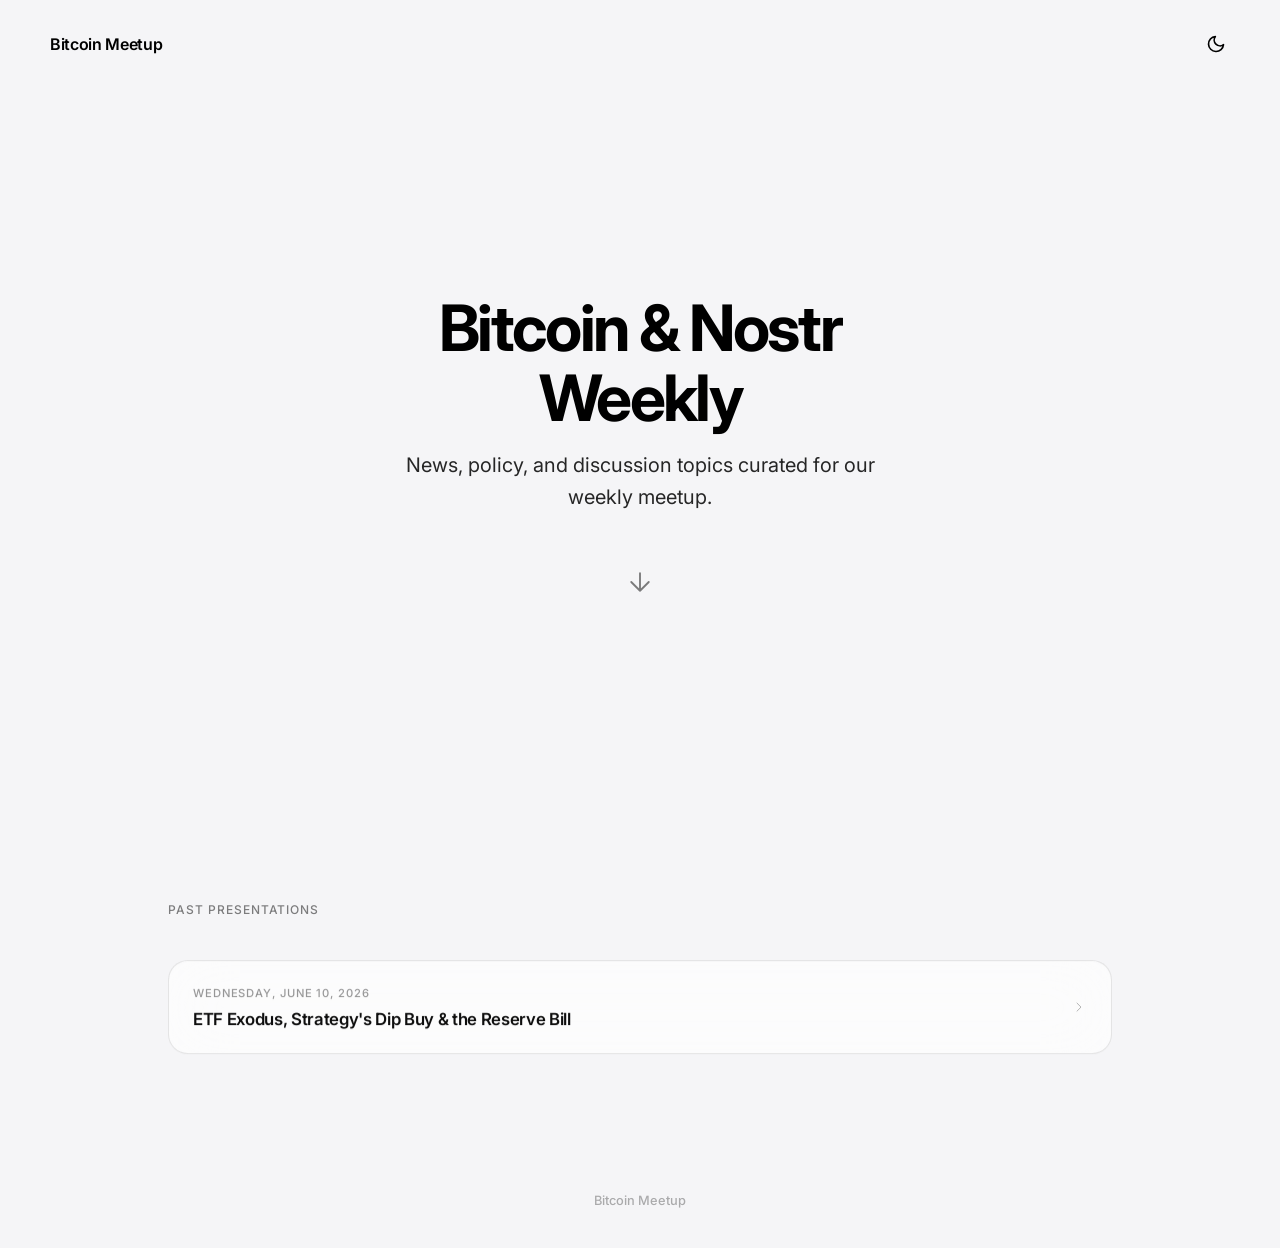
==== week.html @ 184dd154 "Add files via upload" ====
<!DOCTYPE html>
<html lang="en">
<head>
    <meta charset="UTF-8">
    <meta name="viewport" content="width=device-width, initial-scale=1.0, viewport-fit=cover">
    <title>Bitcoin Meetup — Presentation</title>
    <meta name="description" content="Weekly Bitcoin and Nostr presentation.">
    <meta name="theme-color" content="#000000">
    <meta name="apple-mobile-web-app-capable" content="yes">
    <meta name="apple-mobile-web-app-status-bar-style" content="black-translucent">
    <link rel="icon" href="data:image/svg+xml,<svg xmlns='http://www.w3.org/2000/svg' viewBox='0 0 100 100'><text y='.9em' font-size='90'>₿</text></svg>">
    <link href="https://fonts.googleapis.com/css2?family=Inter:wght@300;400;500;600;700&display=swap" rel="stylesheet">
    <link rel="stylesheet" href="styles.css">
</head>
<body data-theme="dark">

    <!-- Navigation -->
    <nav class="header-nav">
        <a href="index.html" class="logo">Bitcoin Meetup</a>
        <div class="nav-right">
            <button id="theme-toggle" class="theme-toggle" aria-label="Toggle Theme">
                <svg id="theme-icon" width="20" height="20" viewBox="0 0 24 24" fill="none" stroke="currentColor"
                    stroke-width="2" stroke-linecap="round" stroke-linejoin="round">
                    <path class="sun-path"
                        d="M12 3v1m0 16v1m9-9h-1M4 12H3m15.364 6.364l-.707-.707M6.343 6.343l-.707-.707m12.728 0l-.707.707M6.343 17.657l-.707.707M16 12a4 4 0 11-8 0 4 4 0 018 0z">
                    </path>
                </svg>
            </button>
        </div>
    </nav>

    <!-- Progress Bar -->
    <div class="progress-bar-container">
        <div class="progress-bar" id="progress-bar"></div>
    </div>

    <!-- Loading State -->
    <div id="loading-state" class="loading-state">
        <div class="loading-dot"></div>
        <div class="loading-dot"></div>
        <div class="loading-dot"></div>
    </div>

    <!-- Presentation Container -->
    <div id="presentation" class="presentation-container" style="display: none;"></div>

    <!-- TOC Overlay -->
    <div class="toc-overlay" id="toc-overlay"></div>

    <!-- TOC Sidebar -->
    <div class="toc-sidebar" id="toc-sidebar">
        <button class="toc-close" id="toc-close" aria-label="Close table of contents">&times;</button>
        <p class="toc-title">Topics</p>
        <div id="toc-list"></div>
    </div>

    <!-- QR Code Overlay -->
    <div class="qr-overlay" id="qr-overlay">
        <canvas id="qr-canvas"></canvas>
        <p class="qr-label" id="qr-label">Scan to open</p>
    </div>

    <!-- Presenter Controls -->
    <div class="presenter-controls" id="presenter-controls" style="display: none;">
        <div class="controls-left">
            <button class="control-btn" id="toc-toggle-btn" aria-label="Table of Contents" title="Table of Contents (T)">
                <svg width="20" height="20" viewBox="0 0 24 24" fill="none" stroke="currentColor" stroke-width="2" stroke-linecap="round" stroke-linejoin="round">
                    <path d="M4 6h16M4 12h16M4 18h16"/>
                </svg>
            </button>
            <button class="control-btn" id="qr-toggle-btn" aria-label="Toggle QR Code" title="QR Code (Q)">
                <svg width="20" height="20" viewBox="0 0 24 24" fill="none" stroke="currentColor" stroke-width="2" stroke-linecap="round" stroke-linejoin="round">
                    <rect x="3" y="3" width="7" height="7" rx="1"/>
                    <rect x="14" y="3" width="7" height="7" rx="1"/>
                    <rect x="3" y="14" width="7" height="7" rx="1"/>
                    <rect x="14" y="14" width="3" height="3"/>
                    <path d="M21 14h-3v3"/>
                    <path d="M18 21v-3h3"/>
                </svg>
            </button>
        </div>
        <div class="controls-center">
            <button class="control-btn nav-btn" id="prev-btn" aria-label="Previous slide" title="Previous (←)">
                <svg width="24" height="24" viewBox="0 0 24 24" fill="none" stroke="currentColor" stroke-width="2" stroke-linecap="round" stroke-linejoin="round">
                    <path d="M15 18l-6-6 6-6"/>
                </svg>
            </button>
            <span class="slide-counter" id="slide-counter">1 / 1</span>
            <button class="control-btn nav-btn" id="next-btn" aria-label="Next slide" title="Next (→)">
                <svg width="24" height="24" viewBox="0 0 24 24" fill="none" stroke="currentColor" stroke-width="2" stroke-linecap="round" stroke-linejoin="round">
                    <path d="M9 18l6-6-6-6"/>
                </svg>
            </button>
        </div>
        <div class="controls-right">
            <button class="timer-display" id="timer-display" title="Click to start/pause, double-click to reset">20:00</button>
        </div>
    </div>

    <!-- Keyboard Hints (shown briefly on first load) -->
    <div class="keyboard-hints" id="keyboard-hints">
        <span class="key-hint"><kbd>←</kbd><kbd>→</kbd> Navigate</span>
        <span class="key-hint"><kbd>Esc</kbd> Overview</span>
        <span class="key-hint"><kbd>T</kbd> Topics</span>
        <span class="key-hint"><kbd>Q</kbd> QR Code</span>
    </div>

    <script src="https://cdnjs.cloudflare.com/ajax/libs/gsap/3.12.5/gsap.min.js"></script>
    <script src="script.js"></script>
    <script src="presenter.js"></script>
</body>
</html>
---- styles.css ----
/* ============================================================
   Sikorski Design System — Bitcoin Meetup Presentation
   ============================================================ */

/* === Reset === */
*, *::before, *::after {
    box-sizing: border-box;
    margin: 0;
    padding: 0;
}

/* === Color System === */
:root {
    --theme-black: #000000;
    --theme-dark-gray: #1c1c1e;
    --theme-light-gray: #f5f5f7;
    --theme-white: #ffffff;

    --bg-color: var(--theme-black);
    --text-color: var(--theme-white);
    --card-bg: rgba(28, 28, 30, 0.7);
    --card-border: rgba(255, 255, 255, 0.1);
    --card-hover: rgba(44, 44, 46, 0.8);
    --btn-bg: var(--theme-white);
    --btn-text: var(--theme-black);
    --btn-hover: #e0e0e0;
    --btn-sec-bg: transparent;
    --btn-sec-border: var(--theme-white);
    --btn-sec-text: var(--theme-white);
    --btn-sec-hover: rgba(255, 255, 255, 0.1);
    --divider: rgba(255, 255, 255, 0.08);
    --text-muted: rgba(255, 255, 255, 0.5);
}

[data-theme="light"] {
    --bg-color: var(--theme-light-gray);
    --text-color: var(--theme-black);
    --card-bg: rgba(255, 255, 255, 0.7);
    --card-border: rgba(0, 0, 0, 0.1);
    --card-hover: rgba(255, 255, 255, 0.9);
    --btn-bg: var(--theme-black);
    --btn-text: var(--theme-white);
    --btn-hover: #333333;
    --btn-sec-bg: transparent;
    --btn-sec-border: var(--theme-black);
    --btn-sec-text: var(--theme-black);
    --btn-sec-hover: rgba(0, 0, 0, 0.05);
    --divider: rgba(0, 0, 0, 0.08);
    --text-muted: rgba(0, 0, 0, 0.5);
}

/* === Base === */
html {
    scroll-behavior: smooth;
}

body {
    font-family: 'Inter', -apple-system, BlinkMacSystemFont, "Segoe UI", Roboto, Helvetica, Arial, sans-serif;
    background-color: var(--bg-color);
    color: var(--text-color);
    -webkit-font-smoothing: antialiased;
    -moz-osx-font-smoothing: grayscale;
    transition: background-color 0.5s ease, color 0.5s ease;
    overflow-x: hidden;
    min-height: 100vh;
}

h1, h2, h3 {
    letter-spacing: -0.04em;
    font-weight: 700;
}

p {
    line-height: 1.6;
    color: inherit;
    opacity: 0.85;
}

a {
    color: inherit;
    text-decoration: none;
}

/* === Navigation === */
.header-nav {
    position: fixed;
    top: 0;
    left: 0;
    width: 100%;
    padding: 30px 50px;
    display: flex;
    justify-content: space-between;
    align-items: center;
    z-index: 100;
    transition: padding 0.3s ease;
}

.logo {
    color: var(--text-color);
    text-decoration: none;
    font-size: 1rem;
    font-weight: 600;
    letter-spacing: -0.02em;
    transition: color 0.5s ease;
}

.nav-right {
    display: flex;
    align-items: center;
    gap: 16px;
}

.theme-toggle {
    background: none;
    border: none;
    color: var(--text-color);
    cursor: pointer;
    width: 28px;
    height: 28px;
    padding: 0;
    display: flex;
    align-items: center;
    justify-content: center;
    transition: color 0.5s ease;
}

/* === Hero Section === */
.hero-section {
    height: 100vh;
    display: flex;
    flex-direction: column;
    justify-content: center;
    align-items: center;
    text-align: center;
    padding: 0 20px;
    position: relative;
}

.hero-content {
    max-width: 700px;
    width: 100%;
}

.hero-title {
    font-size: clamp(2.5rem, 5vw, 4rem);
    line-height: 1.1;
    margin-bottom: 16px;
    opacity: 0;
    transform: translateY(30px);
}

.hero-subtitle {
    font-size: clamp(1rem, 2vw, 1.25rem);
    max-width: 480px;
    margin: 0 auto 40px;
    opacity: 0;
    transform: translateY(30px);
}

/* Scroll cue — gentle bob + glow pointing down to the presentations */
html {
    scroll-behavior: smooth;
}

.scroll-cue {
    display: inline-flex;
    align-items: center;
    justify-content: center;
    margin-top: 4px;
    padding: 10px;
    color: var(--text-color);
    opacity: 0;
    cursor: pointer;
    animation: scrollCueIn 0.9s ease 1.6s forwards,
               scrollCueBob 2.2s ease-in-out 2.6s infinite;
    transition: opacity 0.25s ease;
}

.scroll-cue svg {
    animation: scrollCueGlow 2.2s ease-in-out 2.6s infinite;
    transition: transform 0.25s ease;
}

.scroll-cue:hover {
    opacity: 1;
}

.scroll-cue:hover svg {
    transform: scale(1.12);
}

@keyframes scrollCueIn {
    from { opacity: 0; }
    to   { opacity: 0.5; }
}

@keyframes scrollCueBob {
    0%, 100% { transform: translateY(0); }
    50%      { transform: translateY(8px); }
}

@keyframes scrollCueGlow {
    0%, 100% { filter: drop-shadow(0 0 2px currentColor); }
    50%      { filter: drop-shadow(0 0 9px currentColor); }
}

@media (prefers-reduced-motion: reduce) {
    html {
        scroll-behavior: auto;
    }
    .scroll-cue {
        opacity: 0.5;
        animation: none;
    }
    .scroll-cue svg {
        animation: none;
        filter: drop-shadow(0 0 5px currentColor);
    }
}

.hero-cta {
    display: flex;
    gap: 12px;
    justify-content: center;
    flex-wrap: wrap;
    opacity: 0;
    transform: translateY(30px);
}

.hero-date {
    font-size: 0.75rem;
    font-weight: 500;
    color: var(--text-muted);
    text-transform: uppercase;
    letter-spacing: 0.08em;
    margin-bottom: 20px;
    opacity: 0;
    transform: translateY(30px);
}

/* === Buttons === */
.btn {
    padding: 14px 28px;
    border-radius: 30px;
    font-family: inherit;
    font-weight: 500;
    font-size: 1rem;
    cursor: pointer;
    transition: all 0.3s ease;
    text-decoration: none;
    display: inline-block;
    -webkit-tap-highlight-color: transparent;
}

.primary-btn {
    background-color: var(--btn-bg);
    color: var(--btn-text);
    border: none;
}

.primary-btn:hover {
    background-color: var(--btn-hover);
}

.primary-btn:active {
    transform: scale(0.97);
}

.secondary-btn {
    background-color: var(--btn-sec-bg);
    color: var(--btn-sec-text);
    border: 1px solid var(--btn-sec-border);
}

.secondary-btn:hover {
    background-color: var(--btn-sec-hover);
}

.secondary-btn:active {
    transform: scale(0.97);
}

/* === Cards (Glassmorphism) === */
.card {
    display: flex;
    align-items: center;
    justify-content: space-between;
    padding: 24px;
    background: var(--card-bg);
    backdrop-filter: blur(30px);
    -webkit-backdrop-filter: blur(30px);
    border: 1px solid var(--card-border);
    border-radius: 20px;
    text-decoration: none;
    color: inherit;
    transition: all 0.3s ease;
}

a.card:hover,
button.card:hover {
    background: var(--card-hover);
    transform: translateY(-2px);
}

a.card:active,
button.card:active {
    transform: translateY(0);
}

.card-info {
    flex: 1;
    min-width: 0;
}

.card-title {
    font-size: 1.05rem;
    font-weight: 600;
    letter-spacing: -0.02em;
    margin-bottom: 6px;
}

.card-desc {
    font-size: 0.85rem;
    font-weight: 400;
    opacity: 0.6;
    line-height: 1.5;
}

.card-arrow {
    flex-shrink: 0;
    margin-left: 16px;
    opacity: 0.3;
    transition: opacity 0.3s ease, transform 0.3s ease;
}

a.card:hover .card-arrow,
button.card:hover .card-arrow {
    opacity: 0.7;
    transform: translateX(3px);
}

/* Card grid for topic overview */
.card-grid {
    display: grid;
    grid-template-columns: repeat(auto-fit, minmax(280px, 1fr));
    gap: 14px;
    margin-bottom: 16px;
}

/* Card stack (vertical list) */
.card-stack {
    display: flex;
    flex-direction: column;
    gap: 14px;
    margin-bottom: 16px;
}

/* === Section Labels & Dividers === */
.section-label {
    font-size: 0.75rem;
    font-weight: 500;
    color: var(--text-muted);
    text-transform: uppercase;
    letter-spacing: 0.08em;
    margin-bottom: 20px;
}

.divider {
    width: 100%;
    height: 1px;
    background: var(--divider);
    margin: 48px 0 32px;
}

/* === Content Section === */
.content-section {
    max-width: 1000px;
    width: 100%;
    margin: 0 auto;
    padding: 0 28px 80px;
}

/* === Footer === */
.footer {
    text-align: center;
    font-size: 0.8rem;
    font-weight: 500;
    opacity: 0.3;
    padding: 60px 0 40px;
}

/* === Back Link === */
.back-link {
    display: inline-block;
    font-size: 0.9rem;
    font-weight: 400;
    opacity: 0.5;
    transition: opacity 0.3s ease;
    margin-bottom: 24px;
    text-decoration: none;
    color: inherit;
}

.back-link:hover {
    opacity: 1;
}

/* ============================================================
   PRESENTATION-SPECIFIC STYLES
   ============================================================ */

/* === Slide System === */
.presentation-container {
    width: 100%;
    height: 100vh;
    overflow: hidden;
    position: relative;
}

.slide {
    position: absolute;
    top: 0;
    left: 0;
    width: 100%;
    height: 100%;
    display: flex;
    flex-direction: column;
    justify-content: flex-start;
    align-items: center;
    padding: 120px 40px 110px;
    overflow-y: auto;
    -ms-overflow-style: none;
    scrollbar-width: none;
    opacity: 0;
    visibility: hidden;
    pointer-events: none;
}

.slide::-webkit-scrollbar {
    display: none;
}

.slide.active {
    opacity: 1;
    visibility: visible;
    pointer-events: auto;
}

.slide-content {
    max-width: 1000px;
    width: 100%;
    position: relative;
    margin: auto 0;
}

/* Slide text elements */
.slide-heading {
    font-size: clamp(2rem, 4vw, 3rem);
    line-height: 1.1;
    margin-bottom: 24px;
}

.slide-body {
    font-size: clamp(1rem, 1.5vw, 1.15rem);
    line-height: 1.7;
    opacity: 0.85;
    max-width: 700px;
    margin-bottom: 32px;
}

.slide-bullets {
    list-style: none;
    padding: 0;
    max-width: 700px;
}

.slide-bullets li {
    font-size: clamp(1rem, 1.5vw, 1.15rem);
    line-height: 1.6;
    opacity: 0.85;
    padding: 12px 0;
    border-bottom: 1px solid var(--divider);
    position: relative;
    padding-left: 24px;
}

.slide-bullets li::before {
    content: '';
    position: absolute;
    left: 0;
    top: 50%;
    transform: translateY(-50%);
    width: 6px;
    height: 6px;
    border-radius: 50%;
    background: var(--text-color);
    opacity: 0.3;
}

.slide-bullets li:first-child {
    border-top: 1px solid var(--divider);
}

.slide-link {
    display: inline-flex;
    align-items: center;
    gap: 8px;
    font-size: 1rem;
    font-weight: 500;
    opacity: 0.7;
    transition: opacity 0.3s ease;
    margin-top: 16px;
}

.slide-link:hover {
    opacity: 1;
}

.slide-link svg {
    transition: transform 0.3s ease;
}

.slide-link:hover svg {
    transform: translateX(3px);
}

/* Topic badge on slides */
.slide-topic-badge {
    font-size: 0.75rem;
    font-weight: 500;
    color: var(--text-muted);
    text-transform: uppercase;
    letter-spacing: 0.08em;
    margin-bottom: 16px;
}

/* === Video Embed === */
.video-container {
    position: relative;
    width: 100%;
    max-width: 800px;
    border-radius: 20px;
    overflow: hidden;
    background: var(--card-bg);
    border: 1px solid var(--card-border);
    margin-bottom: 24px;
}

.video-container::before {
    content: '';
    display: block;
    padding-top: 56.25%; /* 16:9 */
}

.video-container iframe {
    position: absolute;
    top: 0;
    left: 0;
    width: 100%;
    height: 100%;
    border: none;
}

.video-title {
    font-size: 0.85rem;
    font-weight: 400;
    opacity: 0.5;
    margin-top: 12px;
}

/* === Image & Gallery Embed === */
.slide-image-container {
    width: 100%;
    max-width: 800px;
    margin-bottom: 24px;
    border-radius: 20px;
    overflow: hidden;
    border: 1px solid var(--card-border);
    background: var(--card-bg);
}

.slide-image-container img {
    width: 100%;
    height: auto;
    display: block;
    object-fit: cover;
}

.slide-gallery-container {
    display: grid;
    grid-template-columns: repeat(auto-fit, minmax(240px, 1fr));
    gap: 16px;
    width: 100%;
    max-width: 800px;
    margin-bottom: 24px;
}

.slide-gallery-item {
    border-radius: 16px;
    overflow: hidden;
    border: 1px solid var(--card-border);
    background: var(--card-bg);
}

.slide-gallery-item img {
    width: 100%;
    height: 100%;
    min-height: 200px;
    max-height: 350px;
    display: block;
    object-fit: cover;
}

/* === Progress Bar === */
.progress-bar-container {
    position: fixed;
    top: 0;
    left: 0;
    width: 100%;
    height: 3px;
    z-index: 150;
    background: transparent;
}

.progress-bar {
    height: 100%;
    width: 0%;
    background: var(--text-color);
    opacity: 0.25;
    transition: width 0.4s cubic-bezier(0.16, 1, 0.3, 1),
                background-color 0.5s ease,
                opacity 0.5s ease;
}

/* Topic accents — the ONE sanctioned exception to the monochrome rule:
   the progress bar tints orange on Bitcoin topics, purple on Nostr topics. */
.progress-bar.accent-bitcoin {
    background: #f7931a;
    opacity: 0.9;
}

.progress-bar.accent-nostr {
    background: #a06af9;
    opacity: 0.9;
}

/* === Presenter Controls === */
.presenter-controls {
    position: fixed;
    bottom: 0;
    left: 0;
    width: 100%;
    padding: 16px 40px;
    display: flex;
    justify-content: space-between;
    align-items: center;
    z-index: 100;
    background: var(--card-bg);
    backdrop-filter: blur(30px);
    -webkit-backdrop-filter: blur(30px);
    border-top: 1px solid var(--card-border);
    transition: transform 0.3s ease;
}

.controls-left,
.controls-center,
.controls-right {
    display: flex;
    align-items: center;
    gap: 12px;
}

.controls-center {
    position: absolute;
    left: 50%;
    transform: translateX(-50%);
}

.control-btn {
    background: none;
    border: none;
    color: var(--text-color);
    cursor: pointer;
    width: 40px;
    height: 40px;
    display: flex;
    align-items: center;
    justify-content: center;
    border-radius: 50%;
    transition: all 0.3s ease;
    opacity: 0.5;
}

.control-btn:hover {
    opacity: 1;
    background: var(--card-hover);
}

.control-btn:active {
    transform: scale(0.93);
}

.control-btn.active {
    opacity: 1;
}

/* Navigation arrows */
.nav-btn {
    width: 44px;
    height: 44px;
    opacity: 0.6;
}

.nav-btn:hover {
    opacity: 1;
}

.nav-btn:disabled {
    opacity: 0.15;
    cursor: default;
    pointer-events: none;
}

/* Slide counter */
.slide-counter {
    font-size: 0.8rem;
    font-weight: 500;
    opacity: 0.5;
    min-width: 60px;
    text-align: center;
    font-variant-numeric: tabular-nums;
}

/* Timer */
.timer-display {
    font-size: 0.85rem;
    font-weight: 500;
    font-variant-numeric: tabular-nums;
    opacity: 0.5;
    cursor: pointer;
    padding: 6px 12px;
    border-radius: 20px;
    transition: all 0.3s ease;
    user-select: none;
    border: none;
    background: none;
    color: var(--text-color);
}

.timer-display:hover {
    opacity: 0.8;
    background: var(--card-hover);
}

.timer-display.warning {
    opacity: 0.8;
}

.timer-display.critical {
    opacity: 1;
    animation: timerPulse 2s ease-in-out infinite;
}

@keyframes timerPulse {
    0%, 100% { opacity: 1; }
    50% { opacity: 0.4; }
}

/* === TOC Sidebar === */
.toc-overlay {
    position: fixed;
    top: 0;
    left: 0;
    width: 100%;
    height: 100%;
    background: rgba(0, 0, 0, 0.4);
    backdrop-filter: blur(8px);
    -webkit-backdrop-filter: blur(8px);
    z-index: 200;
    opacity: 0;
    visibility: hidden;
    transition: opacity 0.3s ease, visibility 0.3s ease;
}

.toc-overlay.open {
    opacity: 1;
    visibility: visible;
}

.toc-sidebar {
    position: fixed;
    top: 0;
    left: 0;
    width: 340px;
    max-width: 85vw;
    height: 100%;
    background: var(--card-bg);
    backdrop-filter: blur(30px);
    -webkit-backdrop-filter: blur(30px);
    border-right: 1px solid var(--card-border);
    z-index: 201;
    padding: 80px 32px 32px;
    overflow-y: auto;
    transform: translateX(-100%);
    transition: transform 0.4s cubic-bezier(0.16, 1, 0.3, 1);
}

.toc-sidebar.open {
    transform: translateX(0);
}

.toc-title {
    font-size: 0.75rem;
    font-weight: 500;
    color: var(--text-muted);
    text-transform: uppercase;
    letter-spacing: 0.08em;
    margin-bottom: 24px;
}

.toc-close {
    position: absolute;
    top: 28px;
    right: 24px;
    background: rgba(128, 128, 128, 0.2);
    border: none;
    color: var(--text-color);
    width: 32px;
    height: 32px;
    border-radius: 50%;
    font-size: 1.2rem;
    cursor: pointer;
    display: flex;
    align-items: center;
    justify-content: center;
    transition: all 0.3s ease;
}

.toc-close:hover {
    background: rgba(128, 128, 128, 0.4);
}

.toc-item {
    display: flex;
    align-items: center;
    gap: 12px;
    padding: 14px 0;
    border-bottom: 1px solid var(--divider);
    cursor: pointer;
    opacity: 0.5;
    transition: opacity 0.3s ease;
    color: inherit;
    text-decoration: none;
    background: none;
    border-left: none;
    border-right: none;
    border-top: none;
    width: 100%;
    text-align: left;
    font-family: inherit;
}

.toc-item:first-child {
    border-top: 1px solid var(--divider);
}

.toc-item:hover {
    opacity: 0.8;
}

.toc-item.active {
    opacity: 1;
}

.toc-item-number {
    font-size: 0.75rem;
    font-weight: 500;
    color: var(--text-muted);
    min-width: 24px;
}

.toc-item-title {
    font-size: 0.95rem;
    font-weight: 500;
}

/* === QR Code Overlay === */
.qr-overlay {
    position: fixed;
    bottom: 90px;
    right: 40px;
    background: var(--card-bg);
    backdrop-filter: blur(30px);
    -webkit-backdrop-filter: blur(30px);
    border: 1px solid var(--card-border);
    border-radius: 20px;
    padding: 20px;
    z-index: 150;
    opacity: 0;
    visibility: hidden;
    transform: translateY(10px);
    transition: all 0.3s ease;
}

.qr-overlay.visible {
    opacity: 1;
    visibility: visible;
    transform: translateY(0);
}

.qr-overlay canvas {
    display: block;
    border-radius: 12px;
}

.qr-label {
    font-size: 0.7rem;
    font-weight: 500;
    color: var(--text-muted);
    text-transform: uppercase;
    letter-spacing: 0.06em;
    margin-top: 12px;
    text-align: center;
}

/* === Overview Slide Specific === */
.overview-grid {
    display: grid;
    grid-template-columns: repeat(auto-fit, minmax(280px, 1fr));
    gap: 14px;
    width: 100%;
}

.topic-card {
    display: flex;
    align-items: center;
    justify-content: space-between;
    padding: 24px;
    background: var(--card-bg);
    backdrop-filter: blur(30px);
    -webkit-backdrop-filter: blur(30px);
    border: 1px solid var(--card-border);
    border-radius: 20px;
    cursor: pointer;
    transition: all 0.3s ease;
    border-left: none;
    border-right: none;
    border-top: none;
    font-family: inherit;
    color: inherit;
    text-align: left;
    width: 100%;
}

.topic-card:hover {
    background: var(--card-hover);
    transform: translateY(-2px);
}

.topic-card:active {
    transform: translateY(0);
}

.topic-card-info {
    flex: 1;
    min-width: 0;
}

.topic-card-number {
    font-size: 0.7rem;
    font-weight: 500;
    color: var(--text-muted);
    text-transform: uppercase;
    letter-spacing: 0.08em;
    margin-bottom: 6px;
}

.topic-card-title {
    font-size: 1.05rem;
    font-weight: 600;
    letter-spacing: -0.02em;
    margin-bottom: 6px;
}

.topic-card-desc {
    font-size: 0.85rem;
    font-weight: 400;
    opacity: 0.6;
    line-height: 1.5;
}

.topic-card-arrow {
    flex-shrink: 0;
    margin-left: 16px;
    opacity: 0.3;
    transition: opacity 0.3s ease, transform 0.3s ease;
}

.topic-card:hover .topic-card-arrow {
    opacity: 0.7;
    transform: translateX(3px);
}

/* === Keyboard Hints === */
.keyboard-hints {
    position: fixed;
    bottom: 80px;
    left: 50%;
    transform: translateX(-50%);
    display: flex;
    gap: 16px;
    opacity: 0;
    transition: opacity 0.5s ease;
    pointer-events: none;
    z-index: 90;
}

.keyboard-hints.visible {
    opacity: 1;
}

.key-hint {
    display: flex;
    align-items: center;
    gap: 6px;
    font-size: 0.7rem;
    font-weight: 400;
    color: var(--text-muted);
}

.key-hint kbd {
    display: inline-flex;
    align-items: center;
    justify-content: center;
    min-width: 24px;
    height: 24px;
    padding: 0 6px;
    background: var(--card-bg);
    border: 1px solid var(--card-border);
    border-radius: 6px;
    font-family: inherit;
    font-size: 0.65rem;
    font-weight: 500;
    backdrop-filter: blur(10px);
    -webkit-backdrop-filter: blur(10px);
}

/* === Archive Page (index.html) === */
.archive-list {
    display: flex;
    flex-direction: column;
    gap: 14px;
    padding-top: 20px;
}

.archive-card {
    display: flex;
    align-items: center;
    justify-content: space-between;
    padding: 24px;
    background: var(--card-bg);
    backdrop-filter: blur(30px);
    -webkit-backdrop-filter: blur(30px);
    border: 1px solid var(--card-border);
    border-radius: 20px;
    text-decoration: none;
    color: inherit;
    transition: all 0.3s ease;
}

.archive-card:hover {
    background: var(--card-hover);
    transform: translateY(-2px);
}

.archive-card:active {
    transform: translateY(0);
}

.archive-card-info {
    flex: 1;
    min-width: 0;
}

.archive-card-date {
    font-size: 0.7rem;
    font-weight: 500;
    color: var(--text-muted);
    text-transform: uppercase;
    letter-spacing: 0.08em;
    margin-bottom: 6px;
}

.archive-card-title {
    font-size: 1.05rem;
    font-weight: 600;
    letter-spacing: -0.02em;
}

.archive-card-arrow {
    flex-shrink: 0;
    margin-left: 16px;
    opacity: 0.3;
    transition: opacity 0.3s ease, transform 0.3s ease;
}

.archive-card:hover .archive-card-arrow {
    opacity: 0.7;
    transform: translateX(3px);
}

/* === Empty State === */
.empty-state {
    text-align: center;
    padding: 80px 20px;
    opacity: 0.4;
}

.empty-state-icon {
    font-size: 3rem;
    margin-bottom: 16px;
}

.empty-state-text {
    font-size: 1rem;
    font-weight: 400;
}

/* === Loading State === */
.loading-state {
    display: flex;
    align-items: center;
    justify-content: center;
    height: 100vh;
    opacity: 0.4;
}

.loading-dot {
    width: 8px;
    height: 8px;
    border-radius: 50%;
    background: var(--text-color);
    margin: 0 4px;
    animation: loadingPulse 1.4s ease-in-out infinite;
}

.loading-dot:nth-child(2) {
    animation-delay: 0.2s;
}

.loading-dot:nth-child(3) {
    animation-delay: 0.4s;
}

@keyframes loadingPulse {
    0%, 80%, 100% {
        opacity: 0.2;
        transform: scale(0.8);
    }
    40% {
        opacity: 1;
        transform: scale(1);
    }
}

/* ============================================================
   RESPONSIVE
   ============================================================ */

@media (max-width: 768px) {
    .header-nav {
        padding: 20px;
    }

    .content-section {
        padding: 0 20px 60px;
    }

    .slide {
        padding: 70px 20px 100px;
    }

    .presenter-controls {
        padding: 12px 20px;
    }

    .overview-grid {
        grid-template-columns: 1fr;
    }

    .toc-sidebar {
        width: 100%;
        max-width: 100vw;
    }

    .qr-overlay {
        right: 20px;
        bottom: 80px;
    }

    .keyboard-hints {
        display: none;
    }

    .controls-center {
        position: static;
        transform: none;
    }

    .slide-heading {
        font-size: clamp(1.8rem, 5vw, 2.5rem);
    }

    .video-container {
        border-radius: 12px;
    }
}

@media (max-width: 380px) {
    .hero-title {
        font-size: 2rem;
    }

    .slide-heading {
        font-size: 1.6rem;
    }
}
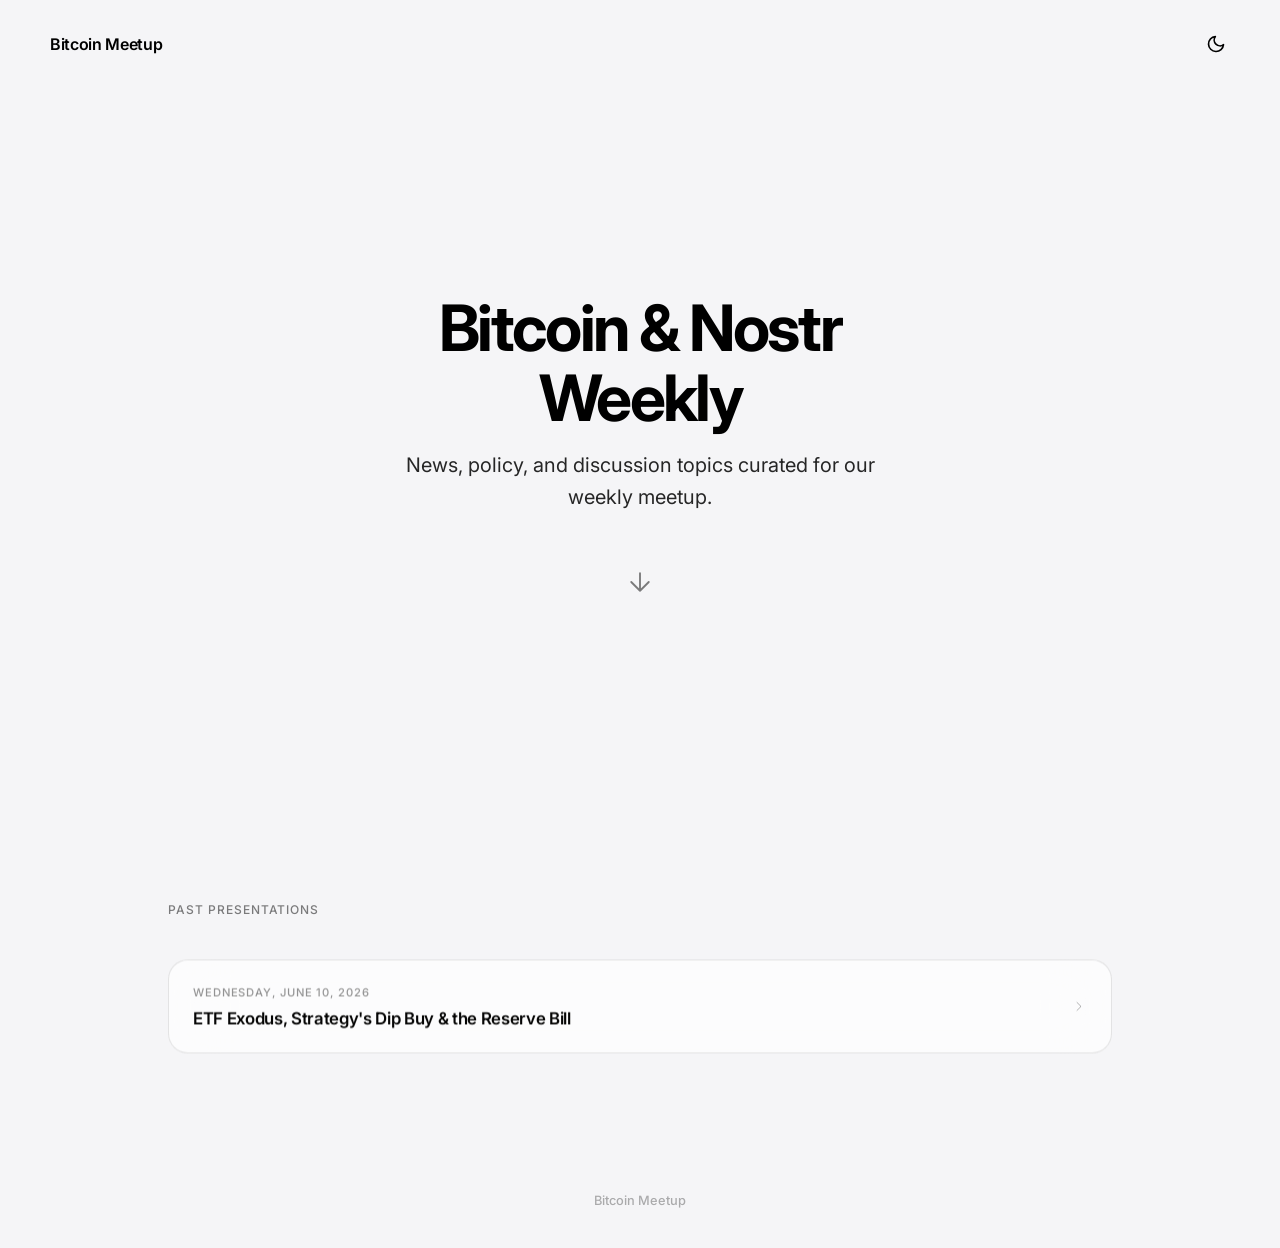
==== commit a12f502f: "Add files via upload" ====
--- a/week.html
+++ b/week.html
@@ -105,7 +105,7 @@
         <span class="key-hint"><kbd>Q</kbd> QR Code</span>
     </div>
 
-    <script src="https://cdnjs.cloudflare.com/ajax/libs/gsap/3.12.5/gsap.min.js"></script>
+    <script src="gsap.min.js"></script>
     <script src="script.js"></script>
     <script src="presenter.js"></script>
 </body>
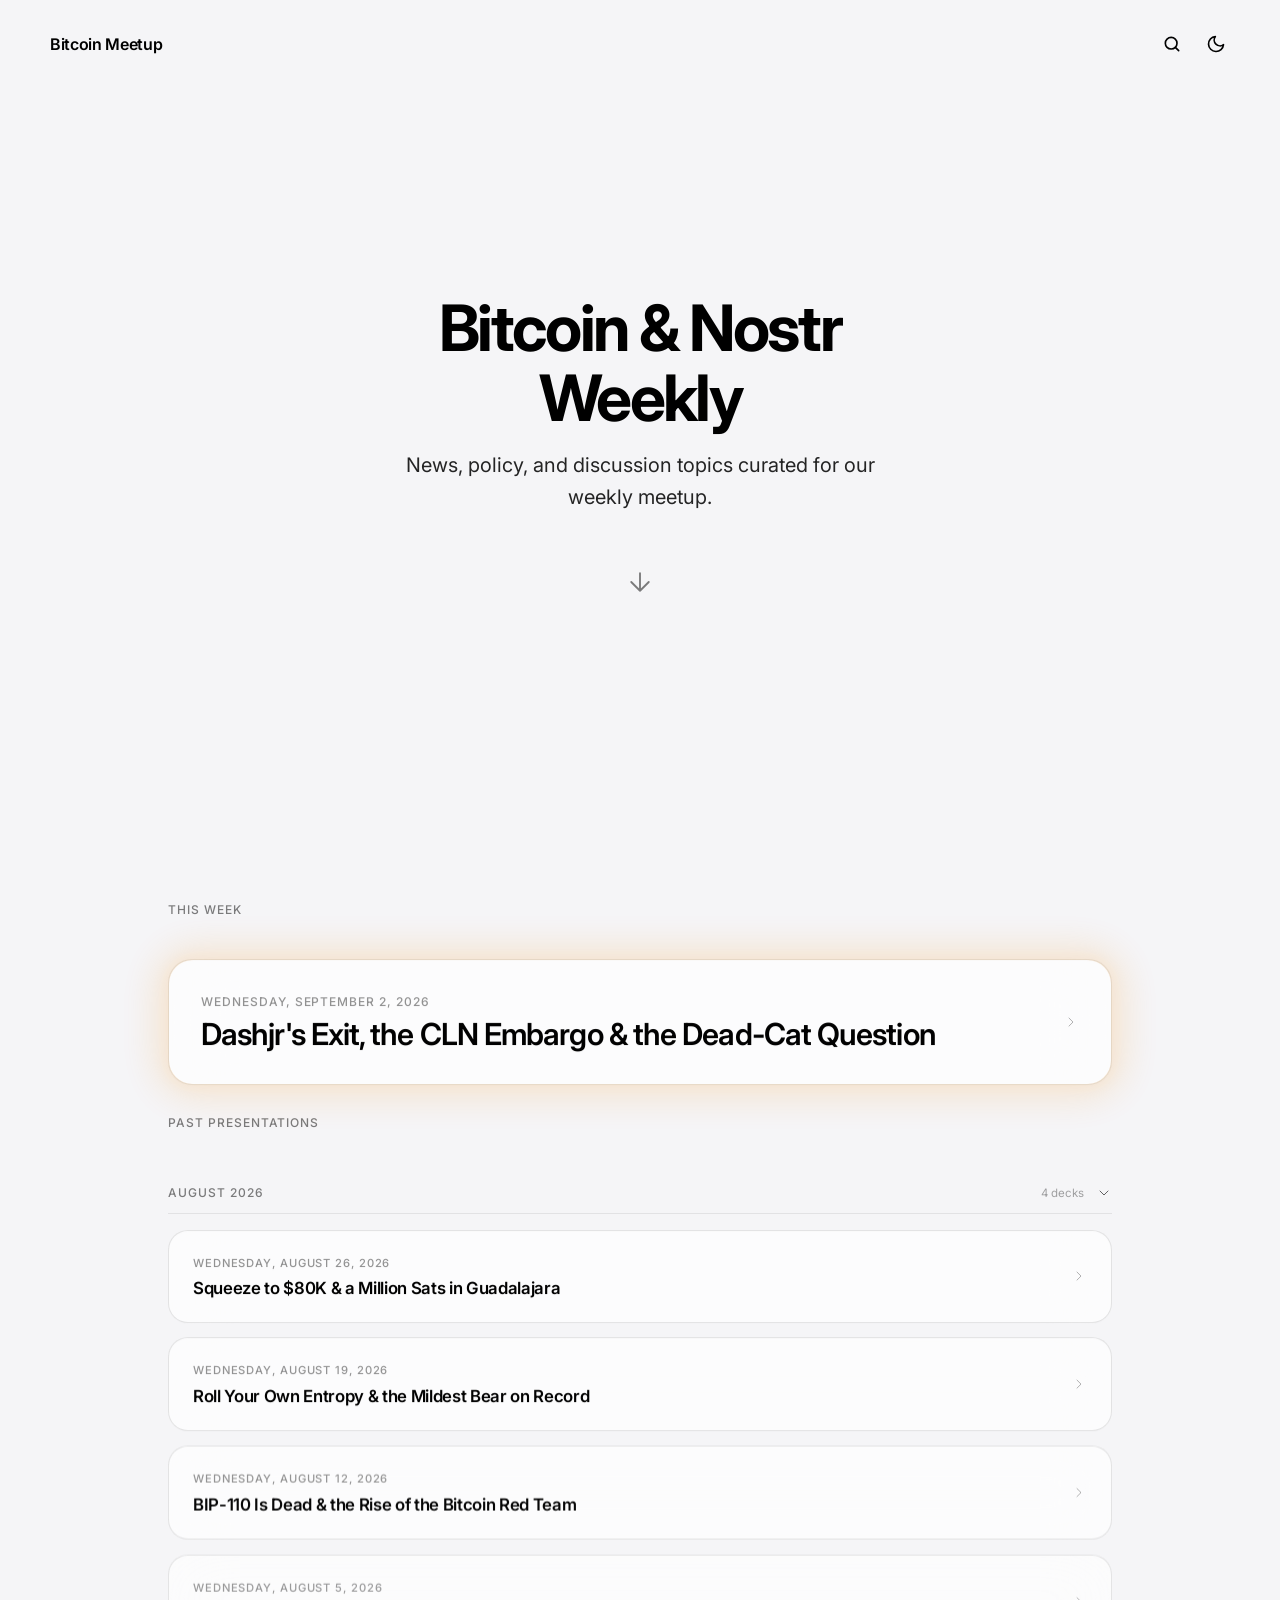
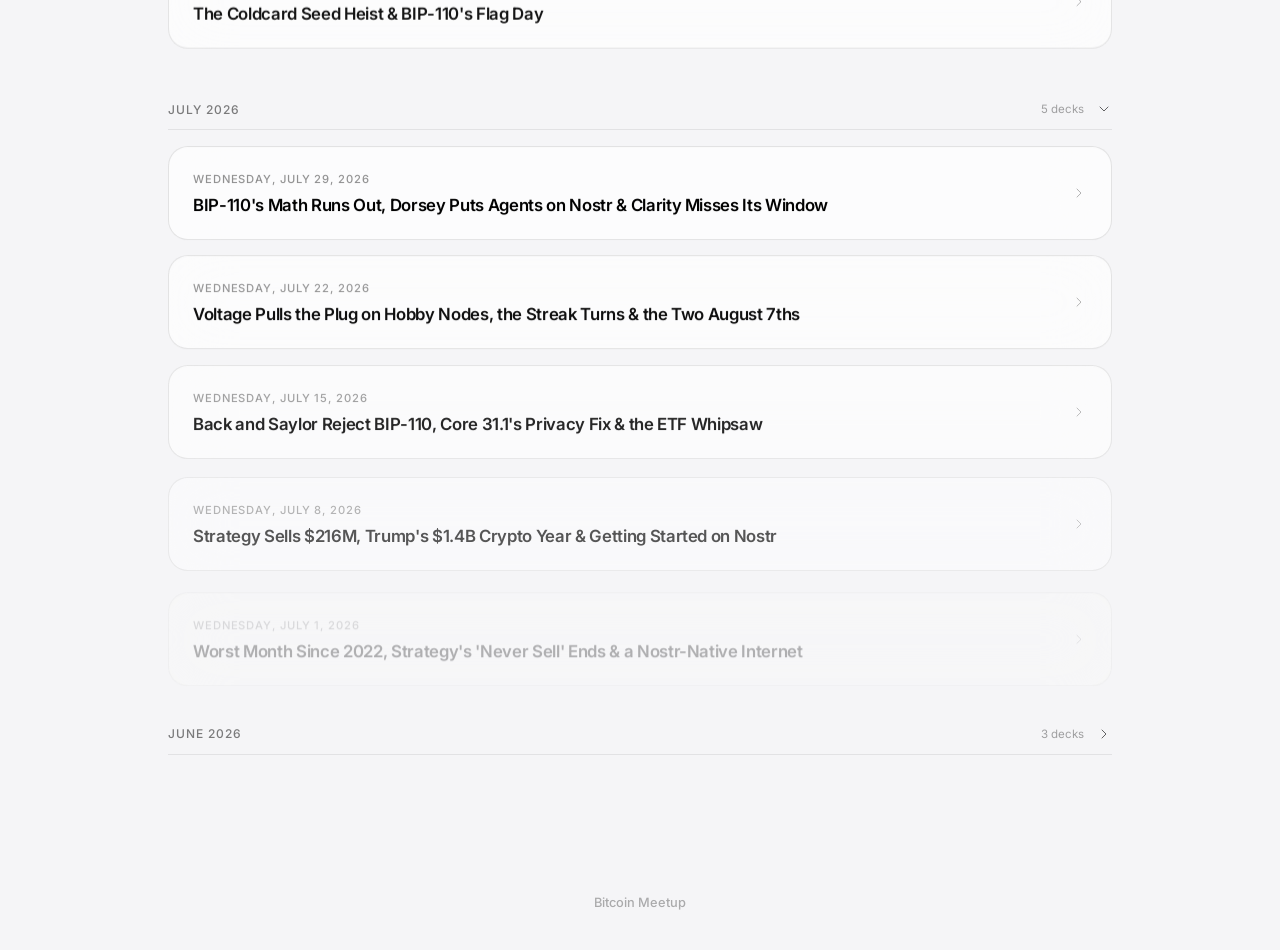
==== commit 6a92556f: "Add files via upload" ====
--- a/week.html
+++ b/week.html
@@ -3,12 +3,27 @@
 <head>
     <meta charset="UTF-8">
     <meta name="viewport" content="width=device-width, initial-scale=1.0, viewport-fit=cover">
-    <title>Bitcoin Meetup — Presentation</title>
-    <meta name="description" content="Weekly Bitcoin and Nostr presentation.">
+    <title></title>
+    <meta name="description" content="">
+    <script src="config.js"></script>
+    <script>
+        // Pre-paint branding from config.js: title, description, favicons.
+        (function (cfg) {
+            if (!cfg) return;
+            var page = /week\.html$/.test(location.pathname) ? 'week' : 'index';
+            document.title = cfg.pageTitles[page];
+            var meta = document.querySelector('meta[name="description"]');
+            if (meta) meta.content = cfg.metaDescription[page];
+            (cfg.favicons || []).forEach(function (icon) {
+                var link = document.createElement('link');
+                Object.keys(icon).forEach(function (k) { link.setAttribute(k, icon[k]); });
+                document.head.appendChild(link);
+            });
+        })(window.SITE_CONFIG);
+    </script>
     <meta name="theme-color" content="#000000">
     <meta name="apple-mobile-web-app-capable" content="yes">
     <meta name="apple-mobile-web-app-status-bar-style" content="black-translucent">
-    <link rel="icon" href="data:image/svg+xml,<svg xmlns='http://www.w3.org/2000/svg' viewBox='0 0 100 100'><text y='.9em' font-size='90'>₿</text></svg>">
     <link href="https://fonts.googleapis.com/css2?family=Inter:wght@300;400;500;600;700&display=swap" rel="stylesheet">
     <link rel="stylesheet" href="styles.css">
 </head>
@@ -16,8 +31,14 @@
 
     <!-- Navigation -->
     <nav class="header-nav">
-        <a href="index.html" class="logo">Bitcoin Meetup</a>
+        <a href="index.html" class="logo"></a>
         <div class="nav-right">
+            <span id="nav-links"></span>
+            <button id="search-toggle" class="theme-toggle search-toggle" aria-label="Search all presentations" title="Search (/)">
+                <svg width="20" height="20" viewBox="0 0 24 24" fill="none" stroke="currentColor" stroke-width="2" stroke-linecap="round" stroke-linejoin="round" aria-hidden="true">
+                    <circle cx="11" cy="11" r="7"></circle><path d="m20 20-4-4"></path>
+                </svg>
+            </button>
             <button id="theme-toggle" class="theme-toggle" aria-label="Toggle Theme">
                 <svg id="theme-icon" width="20" height="20" viewBox="0 0 24 24" fill="none" stroke="currentColor"
                     stroke-width="2" stroke-linecap="round" stroke-linejoin="round">
@@ -58,6 +79,20 @@
     <div class="qr-overlay" id="qr-overlay">
         <canvas id="qr-canvas"></canvas>
         <p class="qr-label" id="qr-label">Scan to open</p>
+    </div>
+
+    <!-- Slide credit: byline + per-topic contact (Max Sikorski) -->
+    <div class="slide-credit" id="slide-credit">
+        <span class="slide-credit-byline">Hosted by <strong id="slide-credit-host"></strong></span>
+        <span class="slide-credit-sep">·</span>
+        <a class="slide-credit-contact" id="slide-credit-contact" href="#" aria-label="Contact Max about this topic" title="Contact Max about this topic">
+            <svg width="15" height="15" viewBox="0 0 24 24" fill="none" stroke="currentColor" stroke-width="2" stroke-linecap="round" stroke-linejoin="round">
+                <circle cx="12" cy="12" r="10"/>
+                <line x1="12" y1="16" x2="12" y2="12"/>
+                <line x1="12" y1="8" x2="12.01" y2="8"/>
+            </svg>
+            <span>Contact&nbsp;Max</span>
+        </a>
     </div>
 
     <!-- Presenter Controls -->
@@ -103,10 +138,13 @@
         <span class="key-hint"><kbd>Esc</kbd> Overview</span>
         <span class="key-hint"><kbd>T</kbd> Topics</span>
         <span class="key-hint"><kbd>Q</kbd> QR Code</span>
+        <span class="key-hint"><kbd>S</kbd> Share</span>
+        <span class="key-hint"><kbd>F</kbd> Find</span>
     </div>
 
     <script src="gsap.min.js"></script>
     <script src="script.js"></script>
+    <script src="data.js"></script>
     <script src="presenter.js"></script>
 </body>
 </html>
--- a/styles.css
+++ b/styles.css
@@ -1,5 +1,5 @@
 /* ============================================================
-   Sikorski Design System — Bitcoin Meetup Presentation
+   Sikorski Design System — Meetup Presentation
    ============================================================ */
 
 /* === Reset === */
@@ -385,8 +385,50 @@
     text-align: center;
     font-size: 0.8rem;
     font-weight: 500;
+    padding: 60px 28px 48px;
+}
+
+/* Plain footer (no host/tagline/links configured) — the site name at low opacity */
+.footer-plain {
     opacity: 0.3;
     padding: 60px 0 40px;
+}
+
+.footer-host {
+    font-size: 0.95rem;
+    font-weight: 600;
+    opacity: 0.85;
+    margin-bottom: 4px;
+}
+
+.footer-host strong {
+    font-weight: 700;
+}
+
+.footer-tagline {
+    font-size: 0.8rem;
+    opacity: 0.5;
+    margin-bottom: 18px;
+}
+
+.footer-links {
+    display: flex;
+    flex-wrap: wrap;
+    gap: 20px;
+    justify-content: center;
+}
+
+.footer-links a {
+    font-size: 0.85rem;
+    font-weight: 500;
+    color: var(--text-color);
+    text-decoration: none;
+    opacity: 0.6;
+    transition: opacity 0.3s ease;
+}
+
+.footer-links a:hover {
+    opacity: 1;
 }
 
 /* === Back Link === */
@@ -524,6 +566,58 @@
     transform: translateX(3px);
 }
 
+.slide-links-row {
+    display: flex;
+    flex-wrap: wrap;
+    gap: 12px;
+    margin-top: 8px;
+}
+
+/* === Affiliate / "Buy on Amazon" buttons (data from recommendations.js) === */
+.slide-affiliate-group {
+    display: flex;
+    flex-wrap: wrap;
+    align-items: center;
+    gap: 12px;
+    margin-top: 18px;
+}
+
+.slide-affiliate {
+    display: inline-flex;
+    align-items: center;
+    gap: 8px;
+    padding: 10px 18px;
+    font-size: 0.95rem;
+    font-weight: 600;
+    color: var(--btn-text);
+    background: var(--btn-bg);
+    border: 1px solid var(--btn-bg);
+    border-radius: 999px;
+    transition: opacity 0.3s ease, transform 0.3s ease;
+}
+
+.slide-affiliate:hover {
+    opacity: 0.85;
+    transform: translateY(-1px);
+}
+
+.slide-affiliate svg {
+    flex-shrink: 0;
+}
+
+.slide-affiliate-shop {
+    color: var(--text-color);
+    background: transparent;
+    border: 1px solid var(--btn-sec-border);
+}
+
+.affiliate-note {
+    width: 100%;
+    font-size: 0.72rem;
+    font-weight: 400;
+    opacity: 0.45;
+}
+
 /* Topic badge on slides */
 .slide-topic-badge {
     font-size: 0.75rem;
@@ -611,6 +705,64 @@
     object-fit: cover;
 }
 
+.slide-image-container img,
+.slide-gallery-item img {
+    cursor: zoom-in;
+}
+
+/* === Image Lightbox (expanded photo view) === */
+.image-lightbox {
+    position: fixed;
+    inset: 0;
+    z-index: 2000;
+    display: flex;
+    align-items: center;
+    justify-content: center;
+    padding: 5vmin;
+    background: rgba(0, 0, 0, 0.55);
+    backdrop-filter: blur(8px);
+    -webkit-backdrop-filter: blur(8px);
+    opacity: 0;
+    visibility: hidden;
+    pointer-events: none;
+    transition: opacity 0.3s ease, visibility 0.3s ease;
+    cursor: zoom-out;
+}
+
+.image-lightbox.visible {
+    opacity: 1;
+    visibility: visible;
+    pointer-events: auto;
+}
+
+.image-lightbox-img {
+    max-width: 92vw;
+    max-height: 90vh;
+    width: auto;
+    height: auto;
+    border-radius: 16px;
+    border: 1px solid var(--card-border);
+    box-shadow: 0 24px 80px rgba(0, 0, 0, 0.5);
+    object-fit: contain;
+    transform: scale(0.92);
+    transition: transform 0.35s cubic-bezier(0.16, 1, 0.3, 1);
+    cursor: default;
+}
+
+.image-lightbox.visible .image-lightbox-img {
+    transform: scale(1);
+}
+
+@media (prefers-reduced-motion: reduce) {
+    .image-lightbox,
+    .image-lightbox-img {
+        transition: none;
+    }
+    .image-lightbox-img {
+        transform: none;
+    }
+}
+
 /* === Progress Bar === */
 .progress-bar-container {
     position: fixed;
@@ -632,18 +784,6 @@
                 opacity 0.5s ease;
 }
 
-/* Topic accents — the ONE sanctioned exception to the monochrome rule:
-   the progress bar tints orange on Bitcoin topics, purple on Nostr topics. */
-.progress-bar.accent-bitcoin {
-    background: #f7931a;
-    opacity: 0.9;
-}
-
-.progress-bar.accent-nostr {
-    background: #a06af9;
-    opacity: 0.9;
-}
-
 /* === Presenter Controls === */
 .presenter-controls {
     position: fixed;
@@ -729,6 +869,88 @@
     min-width: 60px;
     text-align: center;
     font-variant-numeric: tabular-nums;
+}
+
+/* === Slide credit: byline + per-topic contact (Max Sikorski) === */
+.slide-credit {
+    position: fixed;
+    left: 0;
+    bottom: 84px;
+    width: 100%;
+    display: flex;
+    align-items: center;
+    justify-content: center;
+    gap: 8px;
+    padding: 0 20px;
+    font-size: 0.72rem;
+    font-weight: 500;
+    letter-spacing: 0.01em;
+    color: var(--text-color);
+    opacity: 0.5;
+    z-index: 90;
+    pointer-events: none; /* don't block the slide or the controls */
+    transition: opacity 0.3s ease;
+}
+
+.slide-credit:hover {
+    opacity: 0.9;
+}
+
+.slide-credit-byline strong {
+    font-weight: 700;
+}
+
+.slide-credit-sep {
+    opacity: 0.4;
+}
+
+.slide-credit-contact {
+    pointer-events: auto; /* but the contact link is clickable */
+    display: inline-flex;
+    align-items: center;
+    gap: 5px;
+    color: inherit;
+    text-decoration: none;
+    opacity: 0.75;
+    cursor: pointer;
+    transition: opacity 0.2s ease;
+}
+
+.slide-credit-contact:hover {
+    opacity: 1;
+}
+
+.slide-credit-contact svg {
+    display: block;
+}
+
+/* === Connect (closing) slide === */
+.connect-links {
+    display: flex;
+    flex-wrap: wrap;
+    gap: 12px;
+    justify-content: center;
+}
+
+.connect-link {
+    display: inline-flex;
+    align-items: center;
+    padding: 12px 22px;
+    background: var(--card-bg);
+    backdrop-filter: blur(30px);
+    -webkit-backdrop-filter: blur(30px);
+    border: 1px solid var(--card-border);
+    border-radius: 999px;
+    color: var(--text-color);
+    text-decoration: none;
+    font-size: 0.95rem;
+    font-weight: 500;
+    transition: all 0.3s ease;
+}
+
+.connect-link:hover {
+    background: var(--card-hover);
+    transform: translateY(-2px);
 }
 
 /* Timer */
@@ -913,6 +1135,239 @@
     border-radius: 12px;
 }
 
+/* === Share (engine-level) — per-topic share button + share sheet (S) === */
+.slide-share-btn {
+    display: inline-flex;
+    align-items: center;
+    gap: 8px;
+    margin-top: 18px;
+    background: none;
+    border: none;
+    color: var(--text-color);
+    opacity: 0.35;
+    cursor: pointer;
+    font-family: inherit;
+    font-size: 0.8rem;
+    font-weight: 500;
+    letter-spacing: 0.02em;
+    padding: 6px 0;
+    transition: opacity 0.3s ease;
+}
+
+.slide-share-btn:hover {
+    opacity: 0.8;
+}
+
+.slide-share-btn:active {
+    transform: scale(0.97);
+}
+
+.share-overlay {
+    position: fixed;
+    top: 0;
+    left: 0;
+    width: 100%;
+    height: 100%;
+    background: rgba(0, 0, 0, 0.4);
+    backdrop-filter: blur(8px);
+    -webkit-backdrop-filter: blur(8px);
+    z-index: 210;
+    opacity: 0;
+    visibility: hidden;
+    transition: opacity 0.3s ease, visibility 0.3s ease;
+}
+
+.share-overlay.open {
+    opacity: 1;
+    visibility: visible;
+}
+
+.share-sheet {
+    position: fixed;
+    left: 50%;
+    bottom: 90px;
+    transform: translate(-50%, 24px);
+    width: min(600px, calc(100vw - 32px));
+    background: var(--card-bg);
+    backdrop-filter: blur(30px);
+    -webkit-backdrop-filter: blur(30px);
+    border: 1px solid var(--card-border);
+    border-radius: 24px;
+    padding: 28px;
+    z-index: 211;
+    opacity: 0;
+    visibility: hidden;
+    transition: transform 0.45s cubic-bezier(0.16, 1, 0.3, 1), opacity 0.3s ease, visibility 0.3s ease;
+}
+
+.share-sheet.open {
+    opacity: 1;
+    visibility: visible;
+    transform: translate(-50%, 0);
+}
+
+.share-close {
+    position: absolute;
+    z-index: 2; /* the whole circle must sit above the title text beneath it */
+    top: 12px;
+    right: 12px;
+    background: rgba(128, 128, 128, 0.2);
+    border: none;
+    color: var(--text-color);
+    width: 44px;
+    height: 44px;
+    border-radius: 50%;
+    font-size: 1.5rem;
+    line-height: 1;
+    cursor: pointer;
+    display: flex;
+    align-items: center;
+    justify-content: center;
+    transition: all 0.3s ease;
+}
+
+.share-close:hover {
+    background: rgba(128, 128, 128, 0.4);
+}
+
+.share-title {
+    font-size: 0.75rem;
+    font-weight: 500;
+    color: var(--text-muted);
+    text-transform: uppercase;
+    letter-spacing: 0.08em;
+    margin-bottom: 4px;
+}
+
+.share-topic-title {
+    font-size: 1.05rem;
+    font-weight: 600;
+    letter-spacing: -0.02em;
+    margin-bottom: 20px;
+    padding-right: 40px;
+}
+
+.share-main {
+    display: flex;
+    gap: 24px;
+    align-items: flex-start;
+}
+
+.share-qr {
+    flex-shrink: 0;
+    text-align: center;
+}
+
+.share-qr canvas {
+    display: block;
+    border-radius: 12px;
+}
+
+.share-qr-label {
+    font-size: 0.7rem;
+    font-weight: 500;
+    color: var(--text-muted);
+    margin-top: 8px;
+}
+
+.share-right {
+    flex: 1;
+    min-width: 0;
+}
+
+.share-link-row {
+    display: flex;
+    align-items: center;
+    gap: 12px;
+    border: 1px solid var(--card-border);
+    border-radius: 14px;
+    padding: 10px 12px 10px 16px;
+    margin-bottom: 16px;
+}
+
+.share-link-text {
+    flex: 1;
+    min-width: 0;
+    font-family: "SF Mono", Consolas, "Liberation Mono", Menlo, Courier, monospace;
+    font-size: 0.78rem;
+    color: var(--text-muted);
+    white-space: nowrap;
+    overflow: hidden;
+    text-overflow: ellipsis;
+}
+
+.share-copy-btn {
+    flex-shrink: 0;
+    background: var(--btn-bg);
+    color: var(--btn-text);
+    border: none;
+    border-radius: 30px;
+    font-family: inherit;
+    font-size: 0.8rem;
+    font-weight: 500;
+    padding: 8px 16px;
+    cursor: pointer;
+    transition: all 0.3s ease;
+}
+
+.share-copy-btn:hover {
+    background: var(--btn-hover);
+}
+
+.share-copy-btn:active {
+    transform: scale(0.97);
+}
+
+.share-targets {
+    display: flex;
+    flex-wrap: wrap;
+    gap: 8px;
+}
+
+.share-target {
+    background: var(--btn-sec-bg);
+    color: var(--btn-sec-text);
+    border: 1px solid var(--card-border);
+    border-radius: 30px;
+    font-family: inherit;
+    font-size: 0.8rem;
+    font-weight: 500;
+    padding: 8px 16px;
+    cursor: pointer;
+    text-decoration: none;
+    transition: all 0.3s ease;
+}
+
+.share-target:hover {
+    background: var(--btn-sec-hover);
+    border-color: var(--btn-sec-border);
+}
+
+.share-target:active {
+    transform: scale(0.97);
+}
+
+@media (max-width: 768px) {
+    .share-sheet {
+        bottom: 78px;
+        padding: 22px;
+    }
+
+    .share-main {
+        flex-direction: column;
+        align-items: stretch;
+    }
+
+    /* The QR is a projector/in-room affordance — on phones the buttons do the work */
+    .share-qr {
+        display: none;
+    }
+
+    .share-target {
+        padding: 12px 18px;
+    }
+}
+
 .qr-label {
     font-size: 0.7rem;
     font-weight: 500;
@@ -1109,6 +1564,47 @@
     transform: translateX(3px);
 }
 
+/* === Current ("This Week") featured card === */
+.current-section {
+    padding-bottom: 28px;
+}
+
+.current-list {
+    padding-top: 20px;
+}
+
+.current-card {
+    position: relative;
+    padding: 32px;
+    border-radius: 24px;
+}
+
+.current-card .archive-card-date {
+    font-size: 0.75rem;
+}
+
+.current-card .archive-card-title {
+    font-size: 1.9rem;
+    letter-spacing: -0.03em;
+    line-height: 1.15;
+}
+
+/* Breathing glow on the This Week card — orange/purple alternating pulse.
+   Sanctioned color exception (Max, 2026-08-12), alongside the progress-bar accents. */
+.glow-halo {
+    position: absolute;
+    inset: 0;
+    border-radius: 24px;
+    pointer-events: none;
+    opacity: 0; /* dark by default — the GSAP timeline breathes it in and out */
+}
+
+@media (prefers-reduced-motion: reduce) {
+    .glow-halo {
+        display: none;
+    }
+}
+
 /* === Empty State === */
 .empty-state {
     text-align: center;
@@ -1124,6 +1620,316 @@
 .empty-state-text {
     font-size: 1rem;
     font-weight: 400;
+}
+
+/* === Archive: month sections === */
+.archive-month {
+    margin-top: 28px;
+}
+
+.archive-month:first-of-type {
+    margin-top: 0;
+}
+
+.archive-month-toggle {
+    width: 100%;
+    display: flex;
+    align-items: center;
+    gap: 12px;
+    padding: 12px 0;
+    background: none;
+    border: 0;
+    border-bottom: 1px solid var(--divider);
+    color: var(--text-color);
+    font-family: inherit;
+    cursor: pointer;
+    text-align: left;
+    transition: opacity .3s ease;
+}
+
+.archive-month-name {
+    font-size: 0.75rem;
+    font-weight: 500;
+    text-transform: uppercase;
+    letter-spacing: 0.08em;
+    color: var(--text-muted);
+}
+
+.archive-month-count {
+    font-size: 0.72rem;
+    color: var(--text-muted);
+    opacity: .7;
+    margin-left: auto;
+}
+
+.archive-month-chevron {
+    transition: transform .3s ease;
+    opacity: .6;
+}
+
+.archive-month-toggle[aria-expanded="false"] .archive-month-chevron {
+    transform: rotate(-90deg);
+}
+
+.archive-month-toggle:hover {
+    opacity: .8;
+}
+
+.archive-month-toggle:focus-visible {
+    outline: 1px solid var(--text-muted);
+    outline-offset: 4px;
+}
+
+.archive-month-cards {
+    display: flex;
+    flex-direction: column;
+    gap: 14px;
+    padding-top: 16px;
+}
+
+.archive-month-cards[hidden] {
+    display: none;
+}
+
+.archive-years {
+    display: flex;
+    gap: 8px;
+    flex-wrap: wrap;
+    margin-bottom: 20px;
+}
+
+.archive-years a {
+    padding: 6px 14px;
+    border: 1px solid var(--card-border);
+    border-radius: 999px;
+    font-size: .8rem;
+    color: var(--text-color);
+    text-decoration: none;
+    opacity: .7;
+    transition: opacity .3s ease;
+}
+
+.archive-years a:hover {
+    opacity: 1;
+}
+
+@media (prefers-reduced-motion: reduce) {
+    .archive-month-chevron {
+        transition: none;
+    }
+}
+
+/* === Search palette (Spotlight-style) === */
+.palette-overlay {
+    position: fixed;
+    inset: 0;
+    z-index: 2100;
+    background: rgba(0, 0, 0, .4);
+    backdrop-filter: blur(8px);
+    -webkit-backdrop-filter: blur(8px);
+    opacity: 0;
+    visibility: hidden;
+    pointer-events: none;
+    transition: opacity .15s ease, visibility .15s ease;
+}
+
+.palette-overlay.open {
+    opacity: 1;
+    visibility: visible;
+    pointer-events: auto;
+}
+
+.palette {
+    position: fixed;
+    top: 14vh;
+    left: 50%;
+    z-index: 2101;
+    width: min(680px, calc(100vw - 32px));
+    overflow: hidden;
+    background: var(--card-bg);
+    border: 1px solid var(--card-border);
+    border-radius: 20px;
+    backdrop-filter: blur(30px);
+    -webkit-backdrop-filter: blur(30px);
+    box-shadow: 0 30px 80px rgba(0, 0, 0, .35);
+    opacity: 0;
+    visibility: hidden;
+    pointer-events: none;
+    transform: translate(-50%, 0) scale(.98);
+    transition: opacity .15s ease, transform .15s ease, visibility .15s ease;
+}
+
+.palette.open {
+    opacity: 1;
+    visibility: visible;
+    pointer-events: auto;
+    transform: translate(-50%, 0) scale(1);
+}
+
+.palette-form {
+    display: flex;
+    align-items: center;
+    gap: 12px;
+    padding: 16px 20px;
+}
+
+.palette.has-results .palette-form {
+    border-bottom: 1px solid var(--divider);
+}
+
+.palette-form > svg {
+    flex: 0 0 auto;
+    color: var(--text-muted);
+}
+
+.palette-input {
+    flex: 1;
+    min-width: 0;
+    background: none;
+    border: none;
+    outline: none;
+    color: var(--text-color);
+    font: inherit;
+    font-size: 1.15rem;
+}
+
+.palette-input::placeholder {
+    color: var(--text-muted);
+}
+
+.palette-kbd {
+    display: inline-flex;
+    align-items: center;
+    justify-content: center;
+    min-width: 28px;
+    height: 24px;
+    padding: 0 6px;
+    border: 1px solid var(--card-border);
+    border-radius: 6px;
+    color: var(--text-muted);
+    font-family: inherit;
+    font-size: .65rem;
+    text-transform: uppercase;
+}
+
+.palette-results {
+    max-height: min(60vh, 520px);
+    overflow-y: auto;
+    padding: 8px;
+}
+
+.palette-group {
+    padding: 10px 12px 4px;
+    color: var(--text-muted);
+    font-size: .75rem;
+    font-weight: 500;
+    letter-spacing: .08em;
+    line-height: 1.4;
+    text-transform: uppercase;
+}
+
+.palette-hit {
+    display: block;
+    padding: 10px 12px;
+    border-radius: 12px;
+    color: var(--text-color);
+    text-decoration: none;
+}
+
+.palette-hit:hover,
+.palette-hit.is-active {
+    background: var(--card-hover);
+}
+
+.palette-hit:focus-visible,
+.palette-more:focus-visible {
+    outline: 1px solid var(--text-muted);
+    outline-offset: -1px;
+}
+
+.palette-hit-heading {
+    display: block;
+    font-size: .95rem;
+    font-weight: 600;
+    line-height: 1.35;
+}
+
+.palette-hit-meta {
+    display: block;
+    margin-top: 3px;
+    color: var(--text-muted);
+    font-size: .72rem;
+    letter-spacing: .06em;
+    line-height: 1.35;
+    text-transform: uppercase;
+}
+
+.palette-hit-snippet {
+    display: -webkit-box;
+    margin-top: 3px;
+    overflow: hidden;
+    color: var(--text-muted);
+    font-size: .82rem;
+    line-height: 1.45;
+    -webkit-box-orient: vertical;
+    -webkit-line-clamp: 2;
+}
+
+.search-mark {
+    background: none;
+    color: inherit;
+    font-weight: 700;
+    text-decoration: underline;
+    text-underline-offset: 3px;
+}
+
+.palette-more {
+    display: block;
+    width: 100%;
+    padding: 10px 12px;
+    background: none;
+    border: 0;
+    border-radius: 12px;
+    color: var(--text-muted);
+    font: inherit;
+    font-size: .82rem;
+    text-align: left;
+    cursor: pointer;
+}
+
+.palette-more:hover {
+    background: var(--card-hover);
+    color: var(--text-color);
+}
+
+.palette-empty {
+    padding: 18px 12px;
+    color: var(--text-muted);
+    font-size: .85rem;
+}
+
+@media (prefers-reduced-motion: reduce) {
+    .palette-overlay,
+    .palette {
+        transition: opacity .15s ease, visibility .15s ease;
+    }
+
+    .palette,
+    .palette.open {
+        transform: translate(-50%, 0);
+    }
+}
+
+@media (max-width: 768px) {
+    .palette {
+        top: 8vh;
+        width: calc(100vw - 20px);
+        border-radius: 16px;
+    }
+
+    .palette-kbd {
+        display: none;
+    }
 }
 
 /* === Loading State === */
@@ -1172,8 +1978,26 @@
         padding: 20px;
     }
 
+    .archive-month-toggle {
+        padding: 10px 0;
+    }
+
     .content-section {
         padding: 0 20px 60px;
+    }
+
+    .current-card {
+        padding: 24px;
+    }
+
+    .current-card .archive-card-title {
+        font-size: 1.35rem;
+    }
+
+    .slide-credit {
+        bottom: 74px;
+        font-size: 0.66rem;
+        gap: 6px;
     }
 
     .slide {
@@ -1225,3 +2049,414 @@
         font-size: 1.6rem;
     }
 }
+
+/* === Live Dashboard Widget (Phase 1 — live price/height/fee) === */
+.live-dashboard {
+    margin: 8px 0 24px;
+    padding: 28px 32px;
+    background: var(--card-bg);
+    border: 1px solid var(--card-border);
+    border-radius: 16px;
+    backdrop-filter: blur(20px);
+    -webkit-backdrop-filter: blur(20px);
+    display: flex;
+    flex-direction: column;
+    gap: 20px;
+    max-width: 520px;
+}
+
+.live-metric {
+    display: flex;
+    flex-direction: column;
+    gap: 4px;
+}
+
+.live-label {
+    font-size: 0.72rem;
+    text-transform: uppercase;
+    letter-spacing: 0.08em;
+    color: var(--text-muted);
+}
+
+.live-metric-primary .live-value {
+    font-size: clamp(2.5rem, 6vw, 3.75rem);
+    font-weight: 700;
+    letter-spacing: -0.04em;
+    line-height: 1;
+    font-variant-numeric: tabular-nums;
+}
+
+.live-metric-row {
+    display: flex;
+    gap: 40px;
+}
+
+.live-value-sm {
+    font-size: clamp(1.1rem, 2.5vw, 1.4rem);
+    font-weight: 600;
+    letter-spacing: -0.02em;
+    font-variant-numeric: tabular-nums;
+}
+
+.live-status {
+    font-size: 0.7rem;
+    color: var(--text-muted);
+    opacity: 0.7;
+}
+
+/* pulse dot in the site's live accent (config.js) */
+.live-metric-primary .live-value::after {
+    content: '';
+    display: inline-block;
+    width: 7px;
+    height: 7px;
+    margin-left: 12px;
+    border-radius: 50%;
+    background: var(--live-accent, currentColor);
+    vertical-align: middle;
+    animation: live-pulse 2s ease-in-out infinite;
+}
+
+@keyframes live-pulse {
+    0%, 100% { opacity: 0.4; box-shadow: 0 0 4px 0 color-mix(in srgb, var(--live-accent, currentColor) 45%, transparent); }
+    50%      { opacity: 1;   box-shadow: 0 0 11px 2px color-mix(in srgb, var(--live-accent, currentColor) 90%, transparent); }
+}
+
+@media (prefers-reduced-motion: reduce) {
+    .live-metric-primary .live-value::after {
+        animation: none;
+        opacity: 0.95;
+        box-shadow: 0 0 7px 1px color-mix(in srgb, var(--live-accent, currentColor) 70%, transparent);
+    }
+}
+
+/* === Header nav text link (e.g. Recommendations) === */
+.nav-link {
+    font-size: 0.95rem;
+    font-weight: 500;
+    color: var(--text-color);
+    opacity: 0.7;
+    transition: opacity 0.3s ease;
+    margin-right: 18px;
+}
+
+.nav-link:hover {
+    opacity: 1;
+}
+
+/* === Recommendations / Shop page === */
+.rec-intro {
+    padding-bottom: 8px;
+}
+
+.rec-title {
+    font-size: 2.4rem;
+    font-weight: 700;
+    letter-spacing: -0.02em;
+    margin: 8px 0 10px;
+}
+
+.rec-subtitle {
+    font-size: 1.05rem;
+    opacity: 0.7;
+    max-width: 620px;
+    margin-bottom: 8px;
+}
+
+.rec-disclosure {
+    font-size: 0.8rem;
+    opacity: 0.45;
+    margin-bottom: 28px;
+}
+
+.rec-controls {
+    display: flex;
+    flex-direction: column;
+    gap: 16px;
+}
+
+.rec-search {
+    width: 100%;
+    max-width: 520px;
+    padding: 12px 18px;
+    font-family: inherit;
+    font-size: 1rem;
+    color: var(--text-color);
+    background: var(--card-bg);
+    border: 1px solid var(--card-border);
+    border-radius: 999px;
+    outline: none;
+    transition: border-color 0.3s ease;
+    backdrop-filter: blur(30px);
+    -webkit-backdrop-filter: blur(30px);
+}
+
+.rec-search:focus {
+    border-color: var(--text-muted);
+}
+
+.rec-chips {
+    display: flex;
+    flex-wrap: wrap;
+    gap: 10px;
+}
+
+.rec-chip {
+    padding: 7px 16px;
+    font-family: inherit;
+    font-size: 0.9rem;
+    font-weight: 500;
+    color: var(--text-color);
+    background: transparent;
+    border: 1px solid var(--card-border);
+    border-radius: 999px;
+    cursor: pointer;
+    transition: background 0.25s ease, border-color 0.25s ease, opacity 0.25s ease;
+    opacity: 0.7;
+}
+
+.rec-chip:hover {
+    opacity: 1;
+}
+
+.rec-chip.active {
+    color: var(--btn-text);
+    background: var(--btn-bg);
+    border-color: var(--btn-bg);
+    opacity: 1;
+}
+
+.rec-group {
+    margin-top: 36px;
+}
+
+.rec-grid {
+    display: grid;
+    grid-template-columns: repeat(auto-fill, minmax(280px, 1fr));
+    gap: 16px;
+    margin-top: 16px;
+}
+
+.rec-card {
+    display: flex;
+    flex-direction: column;
+    justify-content: space-between;
+    gap: 16px;
+    padding: 22px;
+    background: var(--card-bg);
+    border: 1px solid var(--card-border);
+    border-radius: 18px;
+    backdrop-filter: blur(30px);
+    -webkit-backdrop-filter: blur(30px);
+    transition: border-color 0.3s ease, transform 0.3s ease;
+}
+
+.rec-card:hover {
+    border-color: var(--text-muted);
+    transform: translateY(-2px);
+}
+
+.rec-card-name {
+    font-size: 1.15rem;
+    font-weight: 600;
+    margin-bottom: 4px;
+}
+
+.rec-card-meta {
+    font-size: 0.8rem;
+    opacity: 0.5;
+    margin-bottom: 10px;
+}
+
+.rec-card-note {
+    font-size: 0.92rem;
+    opacity: 0.75;
+    line-height: 1.5;
+}
+
+.rec-card-actions {
+    display: flex;
+    flex-wrap: wrap;
+    align-items: center;
+    gap: 12px;
+}
+
+.rec-buy {
+    display: inline-flex;
+    align-items: center;
+    padding: 9px 18px;
+    font-size: 0.9rem;
+    font-weight: 600;
+    color: var(--btn-text);
+    background: var(--btn-bg);
+    border: 1px solid var(--btn-bg);
+    border-radius: 999px;
+    transition: opacity 0.3s ease;
+}
+
+.rec-buy:hover {
+    opacity: 0.85;
+}
+
+.rec-brand {
+    font-size: 0.85rem;
+    font-weight: 500;
+    opacity: 0.65;
+    transition: opacity 0.3s ease;
+}
+
+.rec-brand:hover {
+    opacity: 1;
+}
+
+.rec-code {
+    font-size: 0.8rem;
+    font-weight: 600;
+    padding: 5px 12px;
+    border: 1px dashed var(--card-border);
+    border-radius: 8px;
+    opacity: 0.8;
+}
+
+.rec-soon {
+    font-size: 0.82rem;
+    opacity: 0.4;
+    font-style: italic;
+}
+
+.rec-empty {
+    margin-top: 40px;
+    opacity: 0.5;
+}
+
+@media (max-width: 768px) {
+    .rec-title {
+        font-size: 2rem;
+    }
+}
+
+/* ============================================================
+   Curtain Reveal — opt-in "reveal" slide key (presenter.js)
+   Glass curtain over a slide until the button is clicked.
+   Shared opt-in feature. Monochrome only.
+   ============================================================ */
+.slide.reveal-armed {
+    overflow: hidden;
+}
+
+.slide.reveal-armed .slide-content {
+    opacity: 0;
+}
+
+.slide-reveal-curtain {
+    position: absolute;
+    inset: 0;
+    z-index: 5;
+    overflow: hidden;
+}
+
+.slide-reveal-panel {
+    position: absolute;
+    top: 0;
+    bottom: 0;
+    width: 50.5%;
+    background: var(--card-bg);
+    -webkit-backdrop-filter: blur(24px) saturate(140%);
+    backdrop-filter: blur(24px) saturate(140%);
+    will-change: transform;
+}
+
+.slide-reveal-panel-left {
+    left: 0;
+    border-right: 1px solid var(--card-border);
+}
+
+.slide-reveal-panel-right {
+    right: 0;
+    border-left: 1px solid var(--card-border);
+}
+
+.slide-reveal-seam {
+    position: absolute;
+    top: 0;
+    bottom: 0;
+    left: 50%;
+    width: 1px;
+    background: var(--text-color);
+    opacity: 0;
+    z-index: 6;
+    pointer-events: none;
+}
+
+.slide-reveal-center {
+    position: absolute;
+    inset: 0;
+    z-index: 7;
+    display: flex;
+    flex-direction: column;
+    align-items: center;
+    justify-content: center;
+    gap: 28px;
+    text-align: center;
+    padding: 40px;
+}
+
+.slide-reveal-kicker {
+    font-size: 0.85rem;
+    font-weight: 600;
+    letter-spacing: 0.35em;
+    text-transform: uppercase;
+    color: var(--text-muted);
+}
+
+.slide-reveal-btn {
+    font: inherit;
+    font-size: 1rem;
+    font-weight: 600;
+    padding: 16px 44px;
+    border-radius: 999px;
+    border: 1px solid var(--card-border);
+    background: var(--btn-bg);
+    color: var(--btn-text);
+    cursor: pointer;
+    transition: transform 0.3s ease, background 0.3s ease;
+}
+
+.slide-reveal-btn:hover {
+    background: var(--btn-hover);
+    transform: scale(1.04);
+}
+
+.slide-reveal-btn:active {
+    transform: scale(0.98);
+}
+
+.slide-reveal-sweep {
+    position: absolute;
+    inset: 0;
+    z-index: 4;
+    pointer-events: none;
+    background: linear-gradient(105deg, transparent 40%, var(--reveal-sweep, rgba(255, 255, 255, 0.10)) 50%, transparent 60%);
+}
+
+[data-theme="light"] .slide-reveal-sweep {
+    --reveal-sweep: rgba(0, 0, 0, 0.06);
+}
+
+/* Curtain Reveal extra: confetti (2026-07-16). Piece colors are set inline by
+   presenter.js — multicolor by Max's explicit exception to the monochrome rule. */
+.slide-reveal-confetti {
+    position: absolute;
+    inset: 0;
+    z-index: 8;
+    overflow: hidden;
+    pointer-events: none;
+}
+
+.slide-reveal-confetti-piece {
+    position: absolute;
+    top: 0;
+    left: 0;
+    border-radius: 1px;
+    will-change: transform;
+}
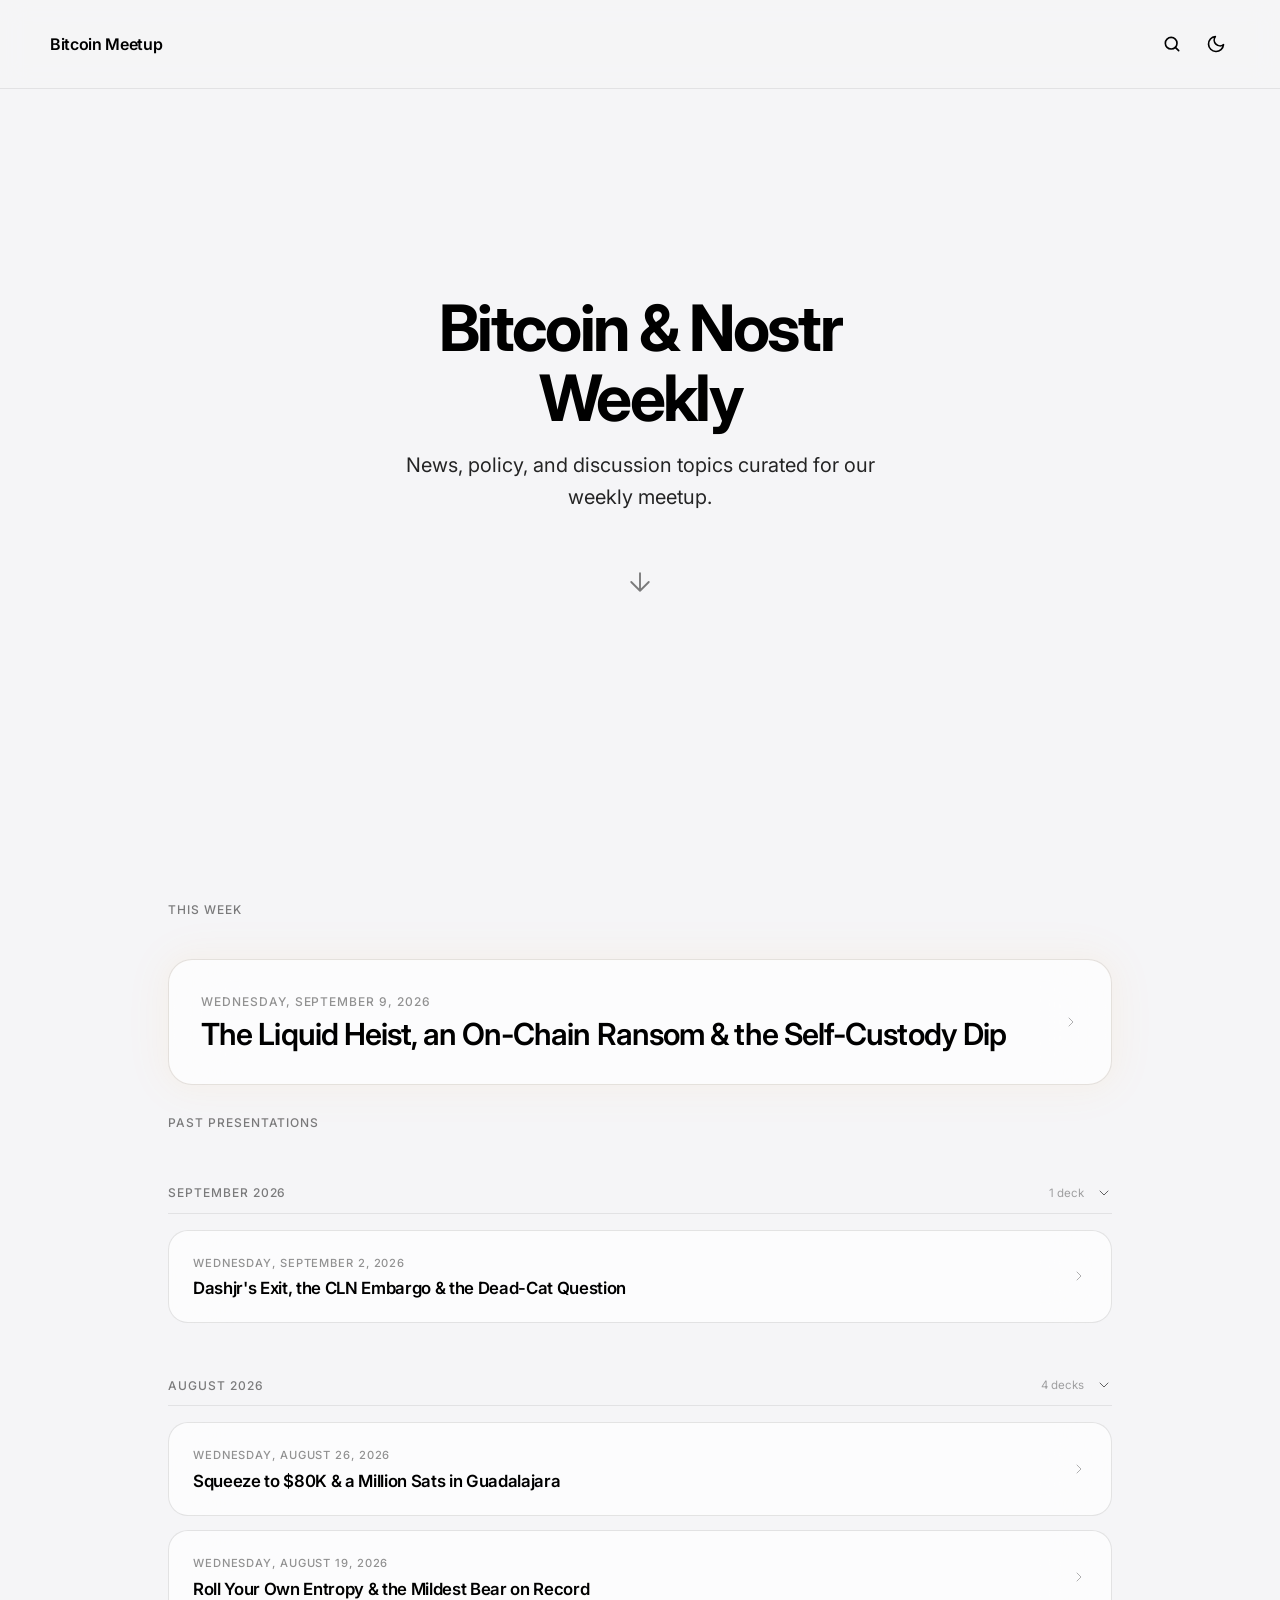
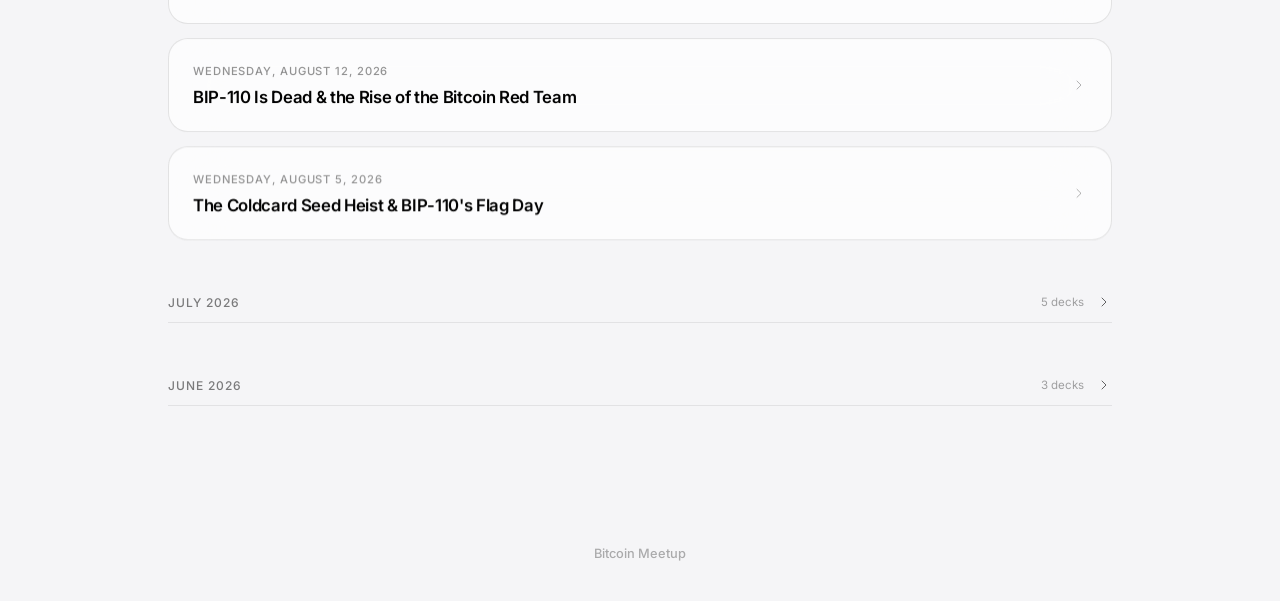
==== commit cc3ef0b6: "Add files via upload" ====
--- a/week.html
+++ b/week.html
@@ -71,7 +71,7 @@
     <!-- TOC Sidebar -->
     <div class="toc-sidebar" id="toc-sidebar">
         <button class="toc-close" id="toc-close" aria-label="Close table of contents">&times;</button>
-        <p class="toc-title">Topics</p>
+        <p class="toc-title">Topics <span class="toc-week" id="toc-week"></span></p>
         <div id="toc-list"></div>
     </div>
 
--- a/styles.css
+++ b/styles.css
@@ -30,11 +30,13 @@
     --btn-sec-hover: rgba(255, 255, 255, 0.1);
     --divider: rgba(255, 255, 255, 0.08);
     --text-muted: rgba(255, 255, 255, 0.5);
+    --glass-bg: rgba(0, 0, 0, 0.72);
 }
 
 [data-theme="light"] {
     --bg-color: var(--theme-light-gray);
     --text-color: var(--theme-black);
+    --glass-bg: rgba(245, 245, 247, 0.78);
     --card-bg: rgba(255, 255, 255, 0.7);
     --card-border: rgba(0, 0, 0, 0.1);
     --card-hover: rgba(255, 255, 255, 0.9);
@@ -93,6 +95,12 @@
     align-items: center;
     z-index: 100;
     transition: padding 0.3s ease;
+    /* Frosted glass (Max, 2026-09-10): slide/page content scrolling underneath stays
+       legible behind the bar instead of colliding with the nav text. */
+    background: var(--glass-bg);
+    backdrop-filter: blur(14px);
+    -webkit-backdrop-filter: blur(14px);
+    border-bottom: 1px solid var(--divider);
 }
 
 .logo {
@@ -469,7 +477,8 @@
     flex-direction: column;
     justify-content: flex-start;
     align-items: center;
-    padding: 120px 40px 110px;
+    /* bottom clears the fixed byline pill at max scroll (Max, 2026-09-10) */
+    padding: 120px 40px 150px;
     overflow-y: auto;
     -ms-overflow-style: none;
     scrollbar-width: none;
@@ -547,7 +556,9 @@
     display: inline-flex;
     align-items: center;
     gap: 8px;
-    font-size: 1rem;
+    /* 0.85rem = the one size for everything on the slide's bottom line
+       (link, Share, like count) — Max, 2026-09-10 */
+    font-size: 0.85rem;
     font-weight: 500;
     opacity: 0.7;
     transition: opacity 0.3s ease;
@@ -874,26 +885,31 @@
 /* === Slide credit: byline + per-topic contact (Max Sikorski) === */
 .slide-credit {
     position: fixed;
-    left: 0;
+    left: 50%;
+    transform: translateX(-50%);
     bottom: 84px;
-    width: 100%;
+    width: auto;
+    max-width: calc(100% - 24px);
     display: flex;
     align-items: center;
     justify-content: center;
     gap: 8px;
-    padding: 0 20px;
+    /* Frosted glass pill (Max, 2026-09-10): keeps the byline readable over slide content
+       instead of colliding with it. */
+    padding: 7px 16px;
+    background: var(--glass-bg);
+    backdrop-filter: blur(12px);
+    -webkit-backdrop-filter: blur(12px);
+    border: 1px solid var(--divider);
+    border-radius: 999px;
     font-size: 0.72rem;
     font-weight: 500;
     letter-spacing: 0.01em;
     color: var(--text-color);
-    opacity: 0.5;
+    opacity: 1; /* full-strength pill, same presence as the glass header (Max, 2026-09-10) */
     z-index: 90;
     pointer-events: none; /* don't block the slide or the controls */
     transition: opacity 0.3s ease;
-}
-
-.slide-credit:hover {
-    opacity: 0.9;
 }
 
 .slide-credit-byline strong {
@@ -1040,6 +1056,13 @@
     margin-bottom: 24px;
 }
 
+/* Which deck am I in? (Max, 2026-09-10 — search lands you mid-archive with no week
+   reference on the deck itself; the TOC popout carries it.) */
+.toc-week {
+    opacity: 0.75;
+    font-weight: 600;
+}
+
 .toc-close {
     position: absolute;
     top: 28px;
@@ -1147,7 +1170,7 @@
     opacity: 0.35;
     cursor: pointer;
     font-family: inherit;
-    font-size: 0.8rem;
+    font-size: 0.85rem;
     font-weight: 500;
     letter-spacing: 0.02em;
     padding: 6px 0;
@@ -1160,6 +1183,104 @@
 
 .slide-share-btn:active {
     transform: scale(0.97);
+}
+
+/* === Likes (engine-level) — standalone heart, bottom-right of the slide content
+   (Max, 2026-09-10: independent of the Share row, a touch bigger).
+   Dormant unless a likes adapter is active.
+   Sanctioned color exception #2 (Max, 2026-09-10): the LIKED heart fills red. === */
+.slide-like-btn {
+    position: absolute;
+    /* Align with the RIGHT EDGE of the 700px text measure (.slide-body/.slide-bullets),
+       not the wider content box — Max, 2026-09-10 ("in line with the text"). Falls back
+       to the content edge on narrow screens. */
+    right: max(0px, calc(100% - 700px));
+    bottom: 0;
+    display: inline-flex;
+    align-items: center;
+    gap: 8px;
+    background: none;
+    border: none;
+    color: var(--text-color);
+    opacity: 0.45;
+    cursor: pointer;
+    font-family: inherit;
+    font-size: 0.85rem;
+    font-weight: 500;
+    letter-spacing: 0.02em;
+    padding: 8px 0 8px 8px;
+    transition: opacity 0.3s ease;
+    --like-red: #ff375f;
+}
+
+.slide-like-btn:hover {
+    opacity: 0.85;
+}
+
+.slide-like-btn .like-heart {
+    fill: transparent;
+    transition: fill 0.45s ease, stroke 0.45s ease;
+}
+
+.slide-like-btn .like-count {
+    min-width: 1ch;
+    font-variant-numeric: tabular-nums;
+    transition: color 0.45s ease;
+}
+
+.slide-like-btn.liked {
+    opacity: 0.9;
+}
+
+.slide-like-btn.liked .like-heart {
+    fill: var(--like-red);
+    stroke: var(--like-red);
+}
+
+.slide-like-btn.liked .like-count {
+    color: var(--like-red);
+}
+
+/* The elegant jump on like */
+.slide-like-btn.like-pop .like-heart {
+    animation: like-pop 0.6s cubic-bezier(0.22, 1.4, 0.36, 1);
+}
+
+@keyframes like-pop {
+    0%   { transform: scale(1) translateY(0); }
+    30%  { transform: scale(1.35) translateY(-7px); }
+    55%  { transform: scale(0.92) translateY(1px); }
+    75%  { transform: scale(1.08) translateY(-2px); }
+    100% { transform: scale(1) translateY(0); }
+}
+
+/* Light sparkles radiating from the heart */
+.like-sparkle {
+    position: absolute;
+    left: 18px;
+    top: 50%;
+    width: 3px;
+    height: 3px;
+    border-radius: 50%;
+    background: var(--like-red);
+    pointer-events: none;
+    opacity: 0;
+    animation: like-sparkle 0.65s ease-out forwards;
+}
+
+.like-sparkle-star {
+    width: auto;
+    height: auto;
+    background: none;
+    color: var(--like-red);
+    font-size: 8px;
+    line-height: 1;
+}
+
+@keyframes like-sparkle {
+    0%   { opacity: 0;   transform: translate(0, 0) scale(0.4); }
+    25%  { opacity: 0.9; }
+    100% { opacity: 0;   transform: translate(var(--sx), var(--sy)) scale(1); }
 }
 
 .share-overlay {
@@ -1348,6 +1469,13 @@
 }
 
 @media (max-width: 768px) {
+    /* Phones: link, Share and the heart share ONE line (Max, 2026-09-10 round 4) —
+       the flow content stops 60px short of the right edge so the heart has its own
+       lane on that line instead of overlapping the Share label. */
+    .slide-content:has(.slide-like-btn) {
+        padding-right: 60px;
+    }
+
     .share-sheet {
         bottom: 78px;
         padding: 22px;
@@ -2001,7 +2129,10 @@
     }
 
     .slide {
-        padding: 70px 20px 100px;
+        /* top clears the two-line glass header on phones (Max, 2026-09-10 — the
+           "TOPIC N" badge was sliding under it); bottom clears the byline pill,
+           which wraps taller on phones, so the last line scrolls fully clear of it */
+        padding: 110px 20px 170px;
     }
 
     .presenter-controls {
